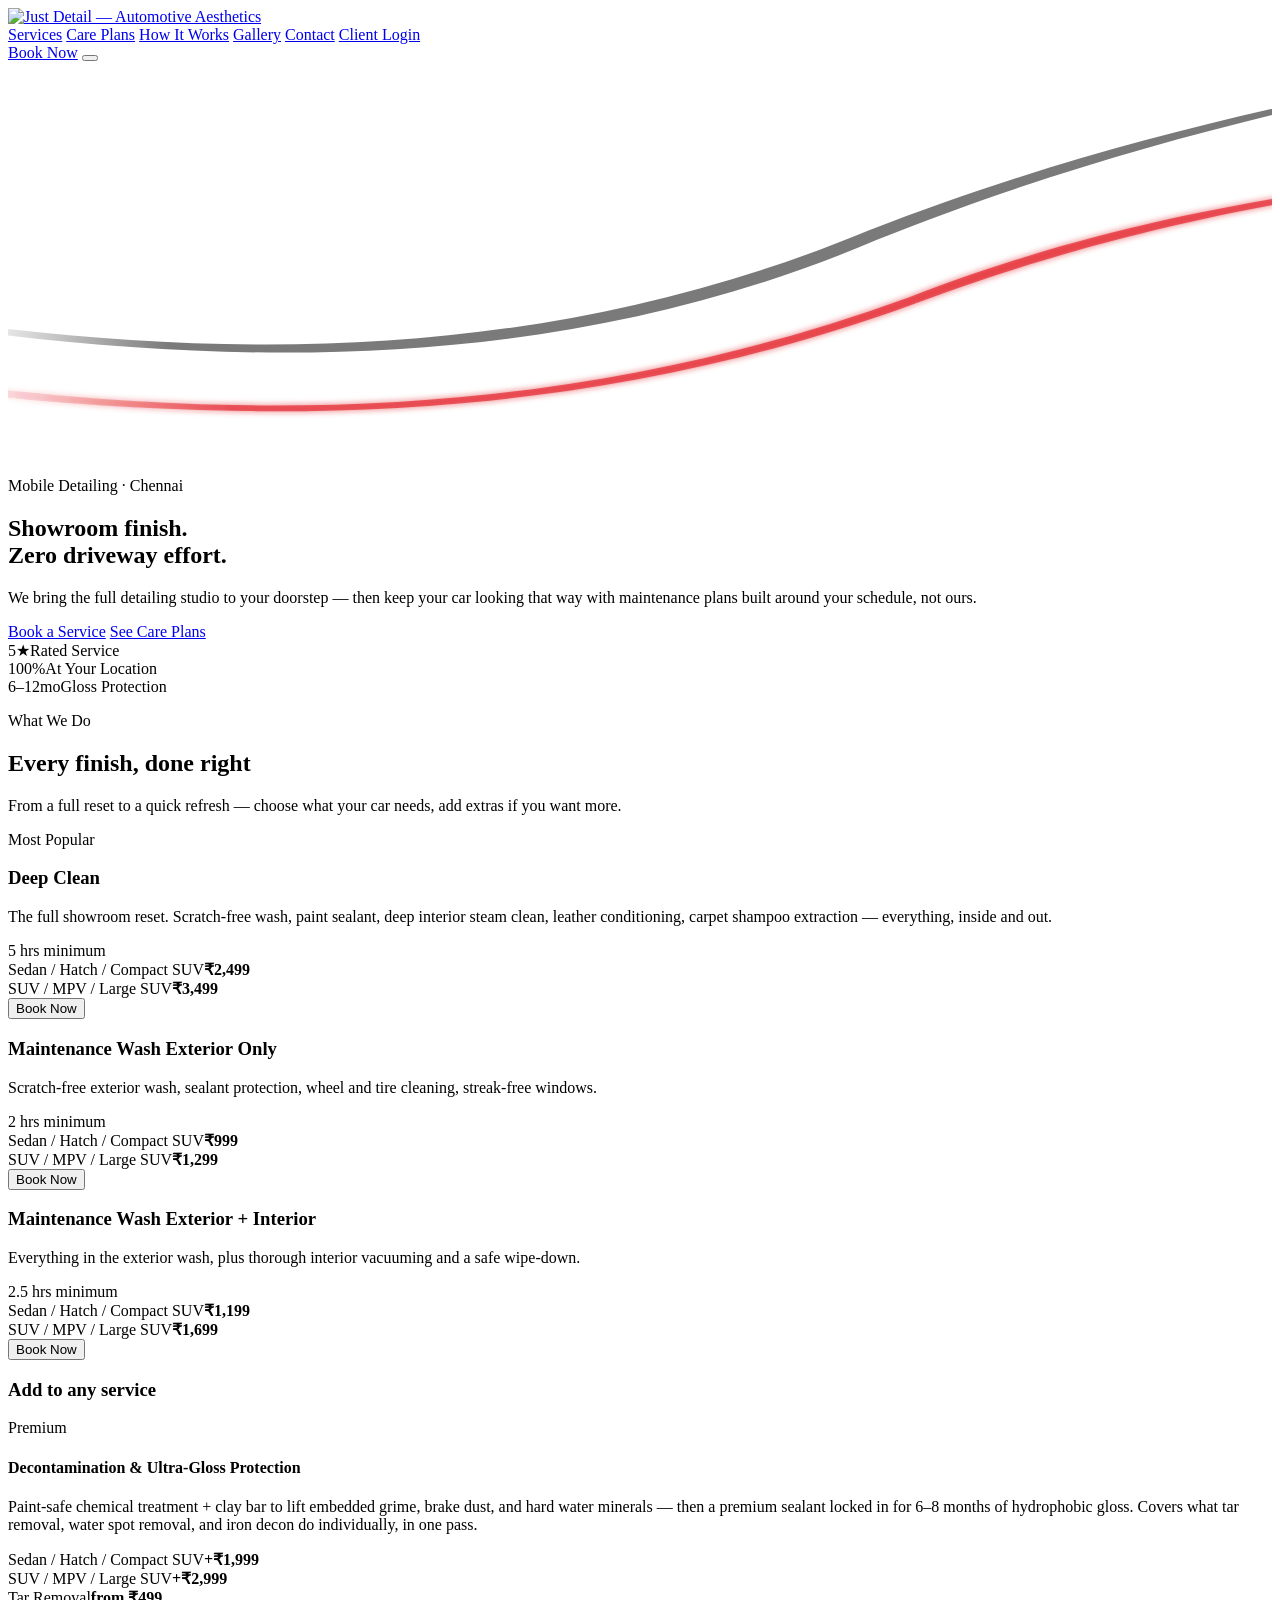
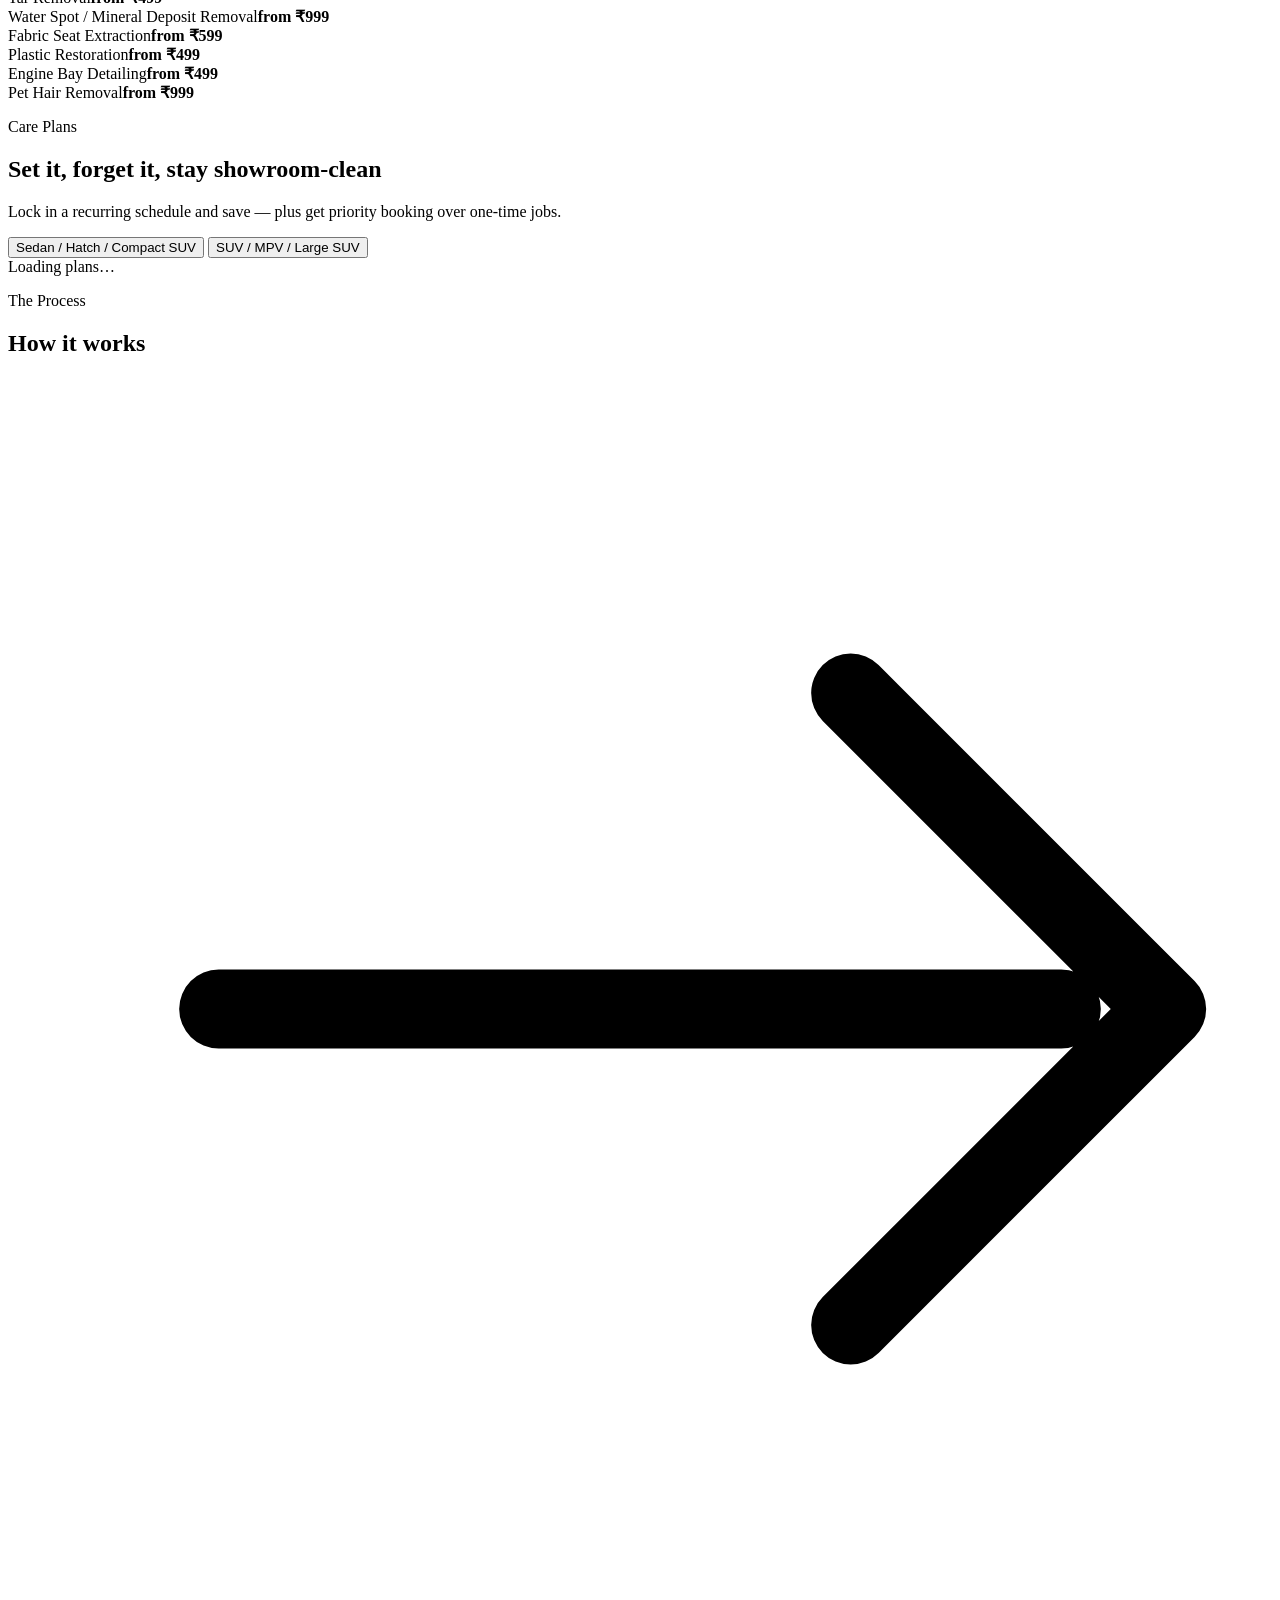
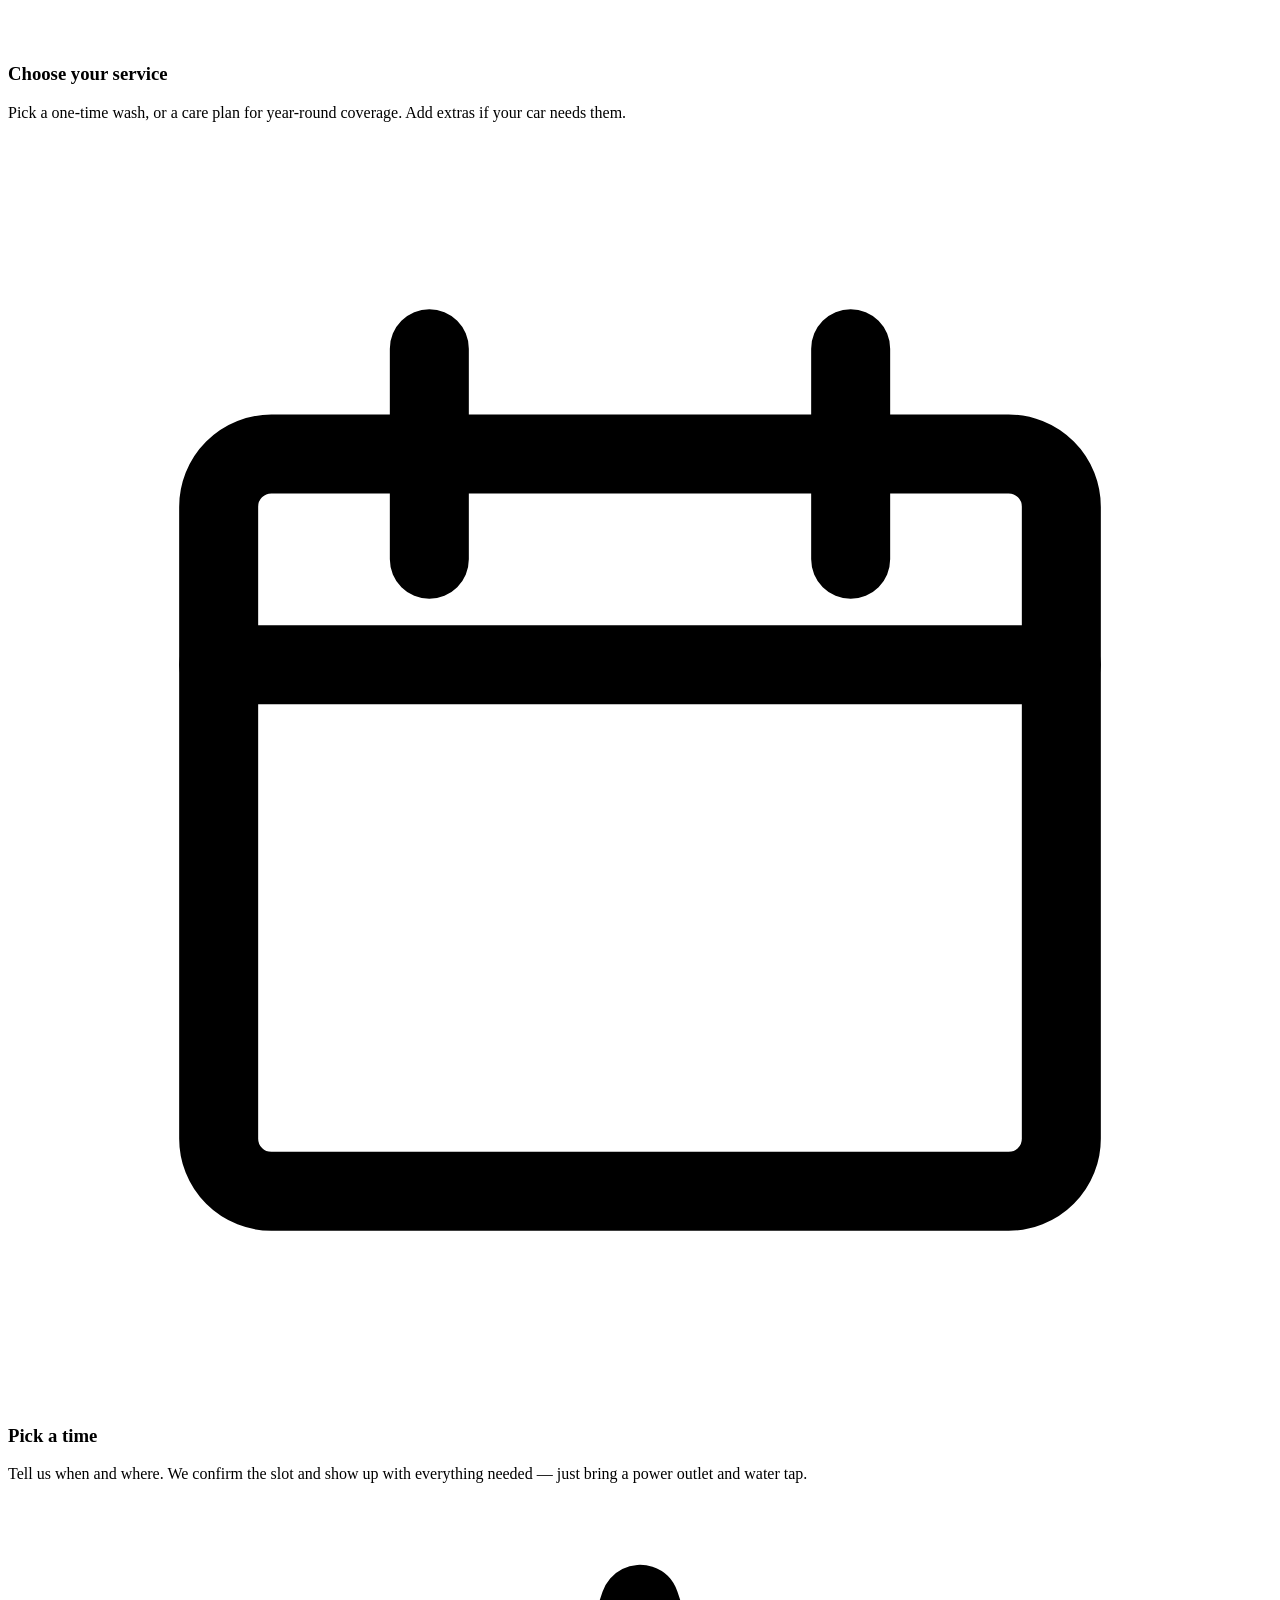
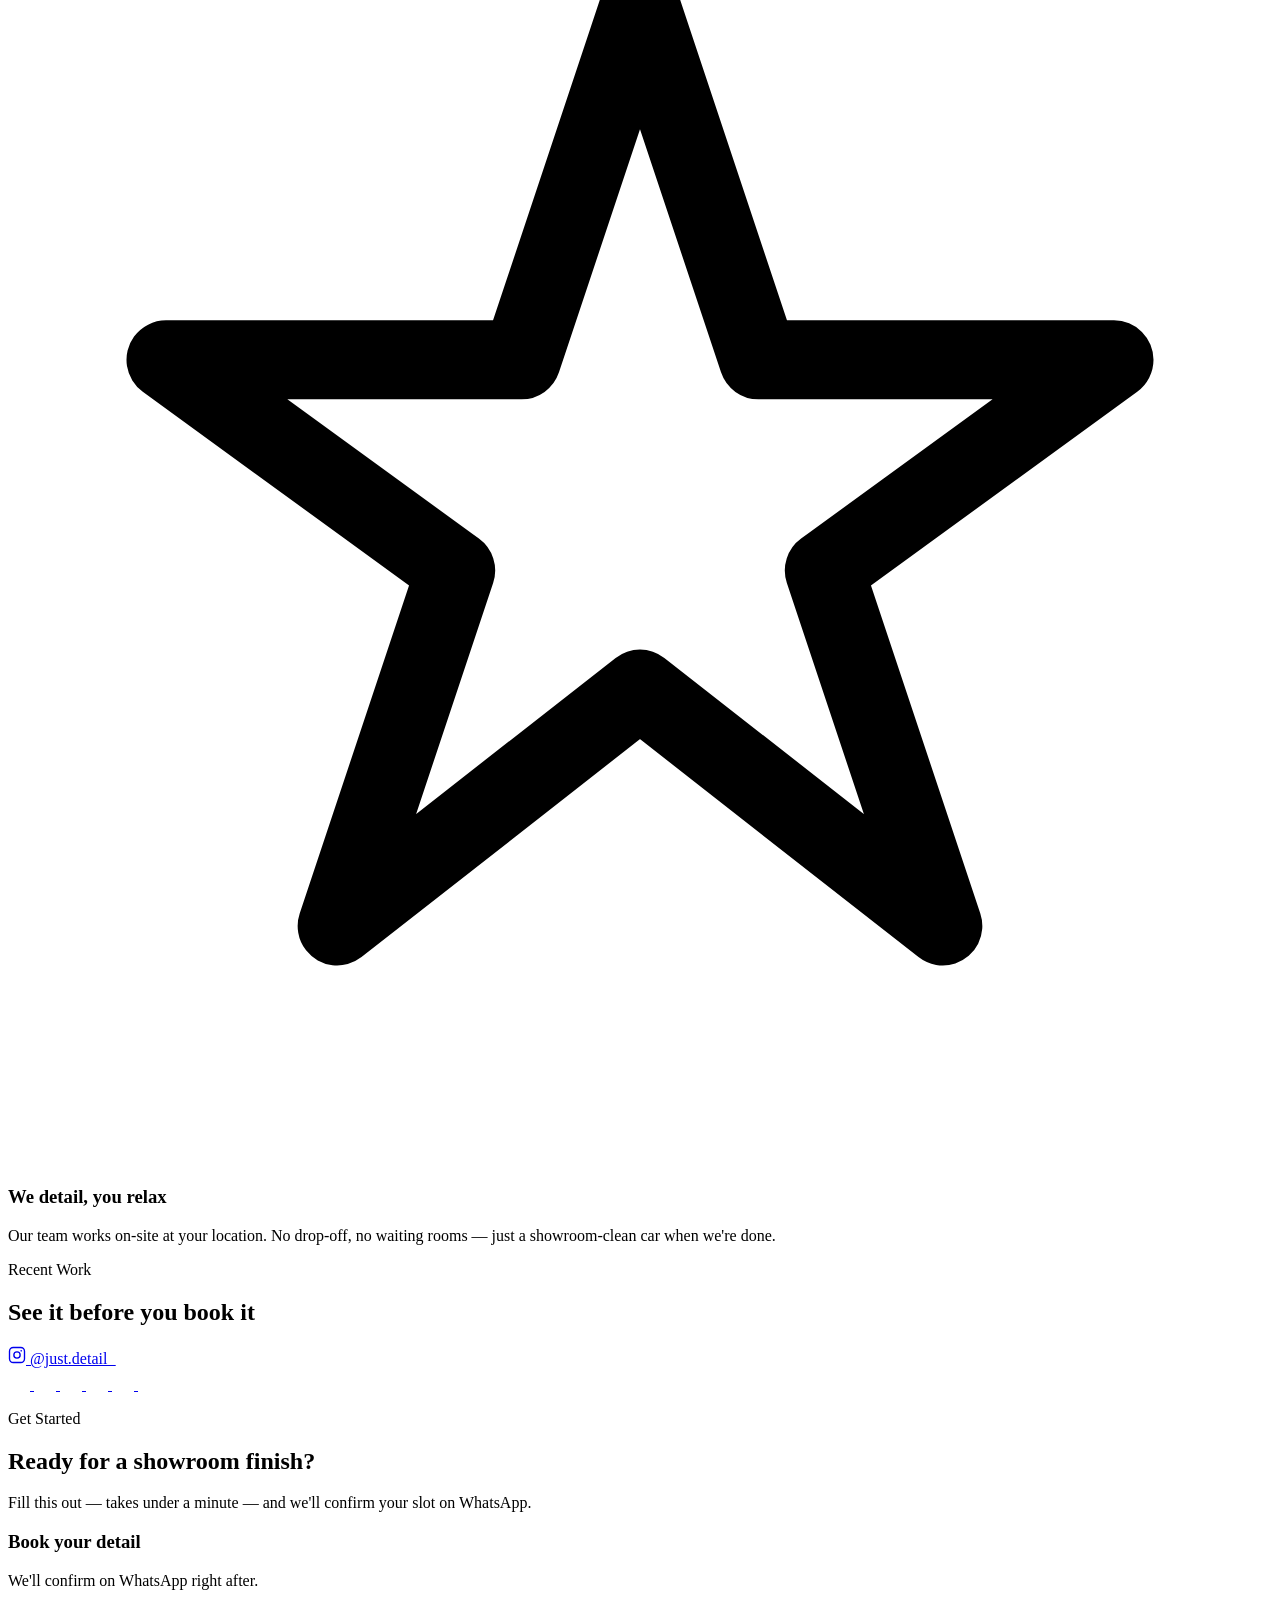
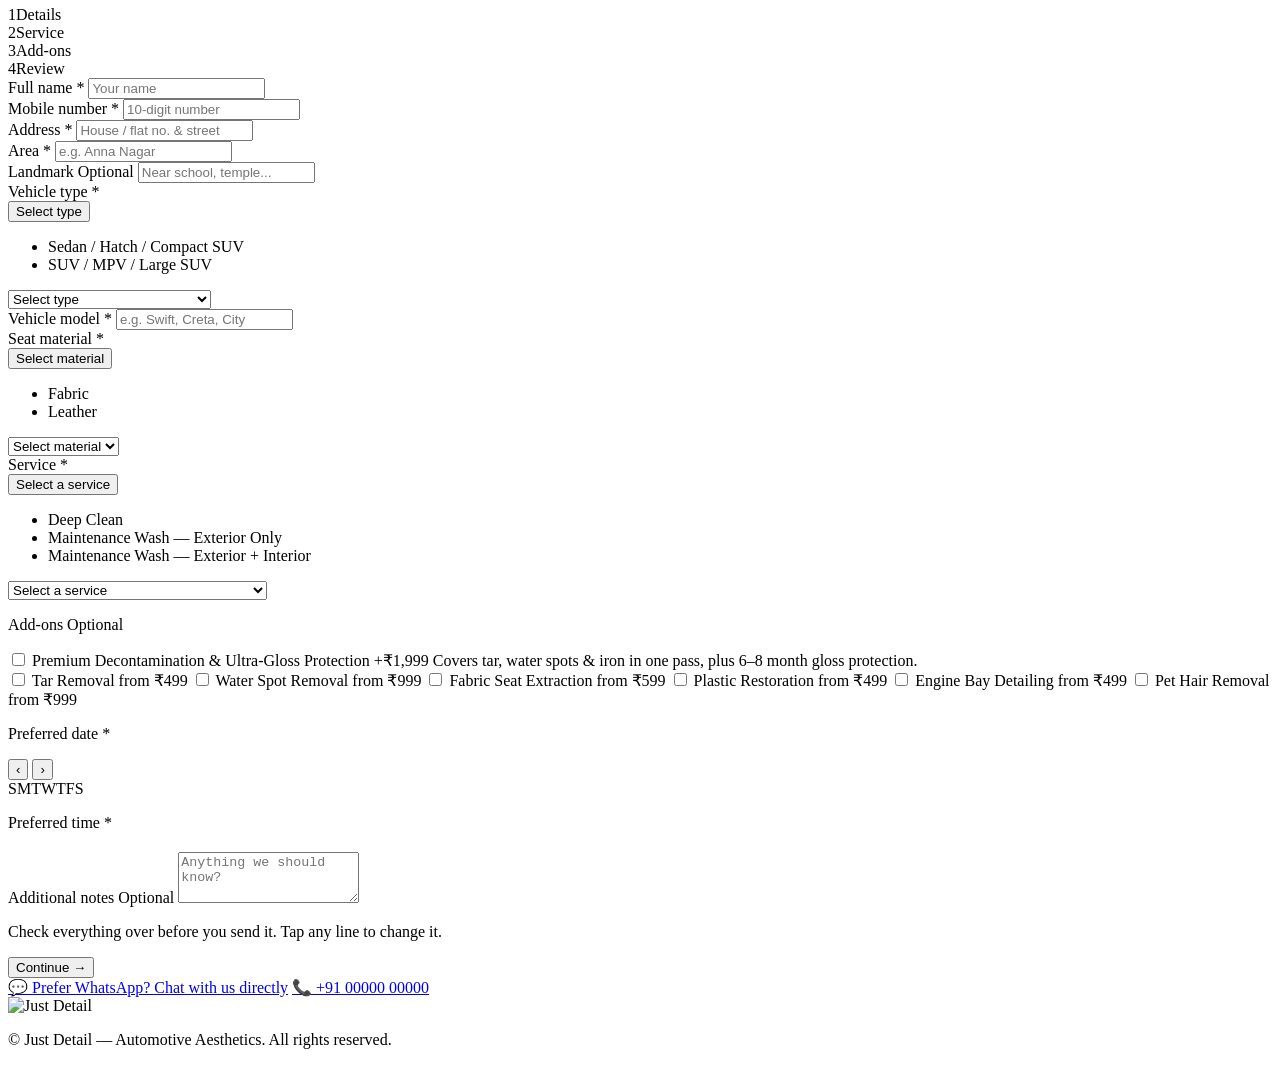
==== index.html @ 458df650 "Add files via upload" ====
<!DOCTYPE html>
<html lang="en">
<head>
<meta charset="UTF-8">
<meta name="viewport" content="width=device-width, initial-scale=1.0">
<title>Just Detail — Automotive Aesthetics | Mobile Car Detailing</title>
<meta name="description" content="Mobile car detailing that comes to you. Deep cleans, maintenance washes, and year-round care plans for your vehicle.">
<link rel="preconnect" href="https://fonts.googleapis.com">
<link rel="preconnect" href="https://fonts.gstatic.com" crossorigin>
<link href="https://fonts.googleapis.com/css2?family=Archivo:wght@500;600;700;800;900&family=Inter:wght@400;500;600;700&display=swap" rel="stylesheet">
<link rel="stylesheet" href="css/styles.css">
</head>
<body>

<!-- ============ HEADER ============ -->
<header class="site-header" id="header">
  <div class="container header-inner">
    <a href="#" class="brand">
      <img src="https://res.cloudinary.com/dmr5kchzw/image/upload/v1786601006/Add_red_elements_to_image_202608131118_1_rtqnyl.png" alt="Just Detail — Automotive Aesthetics" class="brand-logo">
    </a>
    <nav class="main-nav" id="mainNav">
      <a href="#services">Services</a>
      <a href="#plans">Care Plans</a>
      <a href="#how-it-works">How It Works</a>
      <a href="#gallery">Gallery</a>
      <a href="#contact">Contact</a>
      <a href="login.html" id="navAccountLink" class="nav-account-link">Client Login</a>
    </nav>
    <a href="#book" class="btn btn-primary btn-nav">Book Now</a>
    <button class="nav-toggle" id="navToggle" aria-label="Toggle menu" aria-expanded="false">
      <span></span><span></span><span></span>
    </button>
  </div>
</header>

<!-- ============ HERO ============ -->
<section class="hero">
  <div class="hero-swoosh" aria-hidden="true">
    <svg viewBox="0 0 1600 500" preserveAspectRatio="xMidYMid slice">
      <defs>
        <linearGradient id="glossBlack" x1="0%" y1="0%" x2="100%" y2="0%">
          <stop offset="0%" stop-color="#0d0d0d" stop-opacity="0"/>
          <stop offset="15%" stop-color="#0d0d0d" stop-opacity="0.55"/>
          <stop offset="100%" stop-color="#0d0d0d" stop-opacity="0.55"/>
        </linearGradient>
        <linearGradient id="glossRed" x1="0%" y1="0%" x2="100%" y2="0%">
          <stop offset="0%" stop-color="#e31e24" stop-opacity="0"/>
          <stop offset="20%" stop-color="#e31e24" stop-opacity="0.65"/>
          <stop offset="100%" stop-color="#e31e24" stop-opacity="0.65"/>
        </linearGradient>
        <filter id="softGlow" x="-50%" y="-50%" width="200%" height="200%">
          <feGaussianBlur stdDeviation="4" result="blur"/>
          <feMerge>
            <feMergeNode in="blur"/>
            <feMergeNode in="SourceGraphic"/>
          </feMerge>
        </filter>
      </defs>

      <!-- Tapered black stroke: thick at start, thin at tip, like a pen stroke -->
      <path class="swoosh-shape swoosh-shape-1" fill="url(#glossBlack)"
        d="M -50 340
           C 320 388, 720 388, 1100 225
           C 1300 145, 1480 95, 1650 55
           L 1650 48
           C 1470 88, 1290 135, 1090 213
           C 700 375, 310 378, -50 332 Z" />

      <!-- Tapered red stroke, offset lower, drawn slightly after -->
      <path class="swoosh-shape swoosh-shape-2" fill="url(#glossRed)" filter="url(#softGlow)"
        d="M -50 420
           C 370 465, 760 448, 1150 305
           C 1340 235, 1490 200, 1650 172
           L 1650 165
           C 1485 192, 1330 225, 1140 298
           C 750 440, 360 460, -50 410 Z" />
    </svg>
  </div>
  <div class="container hero-inner">
    <p class="eyebrow">Mobile Detailing · Chennai</p>
    <h1 class="hero-title">Showroom finish.<br><span class="text-accent">Zero driveway effort.</span></h1>
    <p class="hero-sub">We bring the full detailing studio to your doorstep — then keep your car looking that way with maintenance plans built around your schedule, not ours.</p>
    <div class="hero-actions">
      <a href="#book" class="btn btn-primary btn-lg">Book a Service</a>
      <a href="#plans" class="btn btn-ghost btn-lg">See Care Plans</a>
    </div>
    <div class="hero-stats">
      <div class="stat"><span class="stat-num">5★</span><span class="stat-label">Rated Service</span></div>
      <div class="stat"><span class="stat-num">100%</span><span class="stat-label">At Your Location</span></div>
      <div class="stat"><span class="stat-num">6–12mo</span><span class="stat-label">Gloss Protection</span></div>
    </div>
  </div>
</section>

<!-- ============ SERVICES ============ -->
<section class="services" id="services">
  <div class="container">
    <p class="eyebrow">What We Do</p>
    <h2 class="section-title">Every finish, done right</h2>
    <p class="section-sub">From a full reset to a quick refresh — choose what your car needs, add extras if you want more.</p>

    <div class="service-grid">
      <div class="service-card service-card-featured">
        <span class="service-tag">Most Popular</span>
        <div class="service-card-body">
          <h3>Deep Clean</h3>
          <p class="service-desc">The full showroom reset. Scratch-free wash, paint sealant, deep interior steam clean, leather conditioning, carpet shampoo extraction — everything, inside and out.</p>
          <span class="service-duration">5 hrs minimum</span>
        </div>
        <div class="service-price">
          <div class="price-row"><span>Sedan / Hatch / Compact SUV</span><strong>₹2,499</strong></div>
          <div class="price-row"><span>SUV / MPV / Large SUV</span><strong>₹3,499</strong></div>
        </div>
        <button class="btn btn-primary btn-block service-book-btn" data-service="Deep Clean">Book Now</button>
      </div>

      <div class="service-card">
        <div class="service-card-body">
          <h3>Maintenance Wash <span class="tag-sub">Exterior Only</span></h3>
          <p class="service-desc">Scratch-free exterior wash, sealant protection, wheel and tire cleaning, streak-free windows.</p>
          <span class="service-duration">2 hrs minimum</span>
        </div>
        <div class="service-price">
          <div class="price-row"><span>Sedan / Hatch / Compact SUV</span><strong>₹999</strong></div>
          <div class="price-row"><span>SUV / MPV / Large SUV</span><strong>₹1,299</strong></div>
        </div>
        <button class="btn btn-ghost btn-block service-book-btn" data-service="Maintenance Wash (Exterior Only)">Book Now</button>
      </div>

      <div class="service-card">
        <div class="service-card-body">
          <h3>Maintenance Wash <span class="tag-sub">Exterior + Interior</span></h3>
          <p class="service-desc">Everything in the exterior wash, plus thorough interior vacuuming and a safe wipe-down.</p>
          <span class="service-duration">2.5 hrs minimum</span>
        </div>
        <div class="service-price">
          <div class="price-row"><span>Sedan / Hatch / Compact SUV</span><strong>₹1,199</strong></div>
          <div class="price-row"><span>SUV / MPV / Large SUV</span><strong>₹1,699</strong></div>
        </div>
        <button class="btn btn-ghost btn-block service-book-btn" data-service="Maintenance Wash (Exterior + Interior)">Book Now</button>
      </div>
    </div>

    <!-- Add-ons -->
    <div class="addons-block">
      <h3 class="addons-heading">Add to any service</h3>
      <div class="addon-featured">
        <div class="addon-featured-info">
          <span class="addon-badge">Premium</span>
          <h4>Decontamination &amp; Ultra-Gloss Protection</h4>
          <p>Paint-safe chemical treatment + clay bar to lift embedded grime, brake dust, and hard water minerals — then a premium sealant locked in for 6–8 months of hydrophobic gloss. Covers what tar removal, water spot removal, and iron decon do individually, in one pass.</p>
        </div>
        <div class="addon-featured-price">
          <div class="price-row"><span>Sedan / Hatch / Compact SUV</span><strong>+₹1,999</strong></div>
          <div class="price-row"><span>SUV / MPV / Large SUV</span><strong>+₹2,999</strong></div>
        </div>
      </div>

      <div class="addon-list">
        <div class="addon-item"><span>Tar Removal</span><strong>from ₹499</strong></div>
        <div class="addon-item"><span>Water Spot / Mineral Deposit Removal</span><strong>from ₹999</strong></div>
        <div class="addon-item"><span>Fabric Seat Extraction</span><strong>from ₹599</strong></div>
        <div class="addon-item"><span>Plastic Restoration</span><strong>from ₹499</strong></div>
        <div class="addon-item"><span>Engine Bay Detailing</span><strong>from ₹499</strong></div>
        <div class="addon-item"><span>Pet Hair Removal</span><strong>from ₹999</strong></div>
      </div>
    </div>
  </div>
</section>

<!-- ============ CARE PLANS ============ -->
<section class="plans" id="plans">
  <div class="container">
    <p class="eyebrow text-accent-eyebrow">Care Plans</p>
    <h2 class="section-title section-title-light">Set it, forget it, stay showroom-clean</h2>
    <p class="section-sub section-sub-light">Lock in a recurring schedule and save — plus get priority booking over one-time jobs.</p>

    <div class="segment-toggle" role="tablist" aria-label="Vehicle segment">
      <button class="segment-btn active" data-segment="sedan_hatch" role="tab" aria-selected="true">Sedan / Hatch / Compact SUV</button>
      <button class="segment-btn" data-segment="suv" role="tab" aria-selected="false">SUV / MPV / Large SUV</button>
    </div>

    <div class="plans-grid" id="plansGrid">
      <!-- Populated by JS from Supabase -->
      <div class="plans-loading">Loading plans…</div>
    </div>
  </div>
</section>

<!-- ============ HOW IT WORKS ============ -->
<section class="how-it-works" id="how-it-works">
  <div class="container">
    <p class="eyebrow">The Process</p>
    <h2 class="section-title">How it works</h2>

    <div class="steps-grid">
      <div class="step">
        <div class="step-icon">
          <svg viewBox="0 0 48 48" fill="none"><path d="M8 24h32M32 12l12 12-12 12" stroke="currentColor" stroke-width="3" stroke-linecap="round" stroke-linejoin="round"/></svg>
        </div>
        <h3>Choose your service</h3>
        <p>Pick a one-time wash, or a care plan for year-round coverage. Add extras if your car needs them.</p>
      </div>
      <div class="step">
        <div class="step-icon">
          <svg viewBox="0 0 48 48" fill="none"><rect x="8" y="12" width="32" height="28" rx="2" stroke="currentColor" stroke-width="3"/><path d="M8 20h32M16 8v8M32 8v8" stroke="currentColor" stroke-width="3" stroke-linecap="round"/></svg>
        </div>
        <h3>Pick a time</h3>
        <p>Tell us when and where. We confirm the slot and show up with everything needed — just bring a power outlet and water tap.</p>
      </div>
      <div class="step">
        <div class="step-icon">
          <svg viewBox="0 0 48 48" fill="none"><path d="M24 4l4.5 13.5H42l-11 8 4.5 13.5L24 30l-11.5 9L17 25.5 6 17.5h13.5z" stroke="currentColor" stroke-width="3" stroke-linejoin="round"/></svg>
        </div>
        <h3>We detail, you relax</h3>
        <p>Our team works on-site at your location. No drop-off, no waiting rooms — just a showroom-clean car when we're done.</p>
      </div>
    </div>
  </div>
</section>

<!-- ============ GALLERY / INSTAGRAM ============ -->
<section class="gallery" id="gallery">
  <div class="container">
    <div class="gallery-header">
      <div>
        <p class="eyebrow">Recent Work</p>
        <h2 class="section-title">See it before you book it</h2>
      </div>
      <a href="https://www.instagram.com/just.detail_?igsh=b3ExcW9wbzVzdzlx" target="_blank" rel="noopener" class="gallery-follow">
        <svg viewBox="0 0 24 24" fill="none" width="18" height="18"><rect x="2" y="2" width="20" height="20" rx="5" stroke="currentColor" stroke-width="1.8"/><circle cx="12" cy="12" r="4.2" stroke="currentColor" stroke-width="1.8"/><circle cx="17.6" cy="6.4" r="1.1" fill="currentColor"/></svg>
        <span>@just.detail_</span>
      </a>
    </div>

    <div class="gallery-grid">
      <a href="https://www.instagram.com/just.detail_?igsh=b3ExcW9wbzVzdzlx" target="_blank" rel="noopener" class="gallery-tile" style="background-image: url('https://images.unsplash.com/photo-1605437241278-c1806d14a4d9?w=800&auto=format&fit=crop&q=70');">
        <span class="gallery-tile-overlay"><svg viewBox="0 0 24 24" fill="none" width="22" height="22"><path d="M7 17L17 7M17 7H9M17 7V15" stroke="white" stroke-width="2" stroke-linecap="round" stroke-linejoin="round"/></svg></span>
      </a>
      <a href="https://www.instagram.com/just.detail_?igsh=b3ExcW9wbzVzdzlx" target="_blank" rel="noopener" class="gallery-tile" style="background-image: url('https://images.unsplash.com/photo-1632823469850-2f77dd9c7f93?w=800&auto=format&fit=crop&q=70');">
        <span class="gallery-tile-overlay"><svg viewBox="0 0 24 24" fill="none" width="22" height="22"><path d="M7 17L17 7M17 7H9M17 7V15" stroke="white" stroke-width="2" stroke-linecap="round" stroke-linejoin="round"/></svg></span>
      </a>
      <a href="https://www.instagram.com/just.detail_?igsh=b3ExcW9wbzVzdzlx" target="_blank" rel="noopener" class="gallery-tile" style="background-image: url('https://images.unsplash.com/photo-1485291571150-772bcfc10da5?w=800&auto=format&fit=crop&q=70');">
        <span class="gallery-tile-overlay"><svg viewBox="0 0 24 24" fill="none" width="22" height="22"><path d="M7 17L17 7M17 7H9M17 7V15" stroke="white" stroke-width="2" stroke-linecap="round" stroke-linejoin="round"/></svg></span>
      </a>
      <a href="https://www.instagram.com/just.detail_?igsh=b3ExcW9wbzVzdzlx" target="_blank" rel="noopener" class="gallery-tile" style="background-image: url('https://images.unsplash.com/photo-1567808291548-fc3ee04dbcf0?w=800&auto=format&fit=crop&q=70');">
        <span class="gallery-tile-overlay"><svg viewBox="0 0 24 24" fill="none" width="22" height="22"><path d="M7 17L17 7M17 7H9M17 7V15" stroke="white" stroke-width="2" stroke-linecap="round" stroke-linejoin="round"/></svg></span>
      </a>
      <a href="https://www.instagram.com/just.detail_?igsh=b3ExcW9wbzVzdzlx" target="_blank" rel="noopener" class="gallery-tile" style="background-image: url('https://images.unsplash.com/photo-1694678505383-676d78ea3b96?w=800&auto=format&fit=crop&q=70');">
        <span class="gallery-tile-overlay"><svg viewBox="0 0 24 24" fill="none" width="22" height="22"><path d="M7 17L17 7M17 7H9M17 7V15" stroke="white" stroke-width="2" stroke-linecap="round" stroke-linejoin="round"/></svg></span>
      </a>
      <a href="https://www.instagram.com/just.detail_?igsh=b3ExcW9wbzVzdzlx" target="_blank" rel="noopener" class="gallery-tile" style="background-image: url('https://images.unsplash.com/photo-1520340356584-f9917d1eea6f?w=800&auto=format&fit=crop&q=70');">
        <span class="gallery-tile-overlay"><svg viewBox="0 0 24 24" fill="none" width="22" height="22"><path d="M7 17L17 7M17 7H9M17 7V15" stroke="white" stroke-width="2" stroke-linecap="round" stroke-linejoin="round"/></svg></span>
      </a>
    </div>
  </div>
</section>

<!-- ============ CONTACT / BOOK ============ -->
<section class="contact" id="book">
  <div class="container">
    <div class="book-intro">
      <p class="eyebrow">Get Started</p>
      <h2 class="section-title">Ready for a showroom finish?</h2>
      <p class="section-sub">Fill this out — takes under a minute — and we'll confirm your slot on WhatsApp.</p>
    </div>

    <div class="book-card">
      <div class="book-header">
        <h3 id="bookTitle">Book your detail</h3>
        <p>We'll confirm on WhatsApp right after.</p>
      </div>

      <div class="book-progress">
        <div class="progress-step active" data-step="1"><span class="progress-num">1</span><span class="progress-label">Details</span></div>
        <div class="progress-line"></div>
        <div class="progress-step" data-step="2"><span class="progress-num">2</span><span class="progress-label">Service</span></div>
        <div class="progress-line"></div>
        <div class="progress-step" data-step="3"><span class="progress-num">3</span><span class="progress-label">Add-ons</span></div>
        <div class="progress-line"></div>
        <div class="progress-step" data-step="4"><span class="progress-num">4</span><span class="progress-label">Review</span></div>
      </div>

      <form id="modalBookingForm" class="book-body" novalidate>

        <!-- STEP 1: DETAILS -->
        <div class="modal-step active" data-step="1">
          <div class="form-row">
            <label for="mFullName">Full name <span class="req">*</span></label>
            <input type="text" id="mFullName" required placeholder="Your name">
          </div>
          <div class="form-row">
            <label for="mPhone">Mobile number <span class="req">*</span></label>
            <input type="tel" id="mPhone" required placeholder="10-digit number" pattern="[0-9]{10}" maxlength="10" inputmode="numeric">
          </div>
          <div class="form-row">
            <label for="mAddress">Address <span class="req">*</span></label>
            <input type="text" id="mAddress" required placeholder="House / flat no. & street">
          </div>
          <div class="form-row">
            <label for="mArea">Area <span class="req">*</span></label>
            <input type="text" id="mArea" required placeholder="e.g. Anna Nagar">
          </div>
          <div class="form-row">
            <label for="mLandmark">Landmark <span class="opt">Optional</span></label>
            <input type="text" id="mLandmark" placeholder="Near school, temple...">
          </div>
        </div>

        <!-- STEP 2: SERVICE -->
        <div class="modal-step" data-step="2">
          <div class="form-row">
            <label for="mVehicleType">Vehicle type <span class="req">*</span></label>
            <div class="custom-select" id="mVehicleTypeCustom" data-target="mVehicleType">
              <button type="button" class="custom-select-trigger" aria-haspopup="listbox" aria-expanded="false">
                <span class="custom-select-value is-placeholder" data-placeholder="Select type">Select type</span>
              </button>
              <ul class="custom-select-list" role="listbox" tabindex="-1">
                <li role="option" data-value="Sedan / Hatch / Compact SUV">Sedan / Hatch / Compact SUV</li>
                <li role="option" data-value="SUV / MPV / Large SUV">SUV / MPV / Large SUV</li>
              </ul>
            </div>
            <select id="mVehicleType" required class="visually-hidden-select" tabindex="-1" aria-hidden="true">
              <option value="" disabled selected>Select type</option>
              <option value="Sedan / Hatch / Compact SUV">Sedan / Hatch / Compact SUV</option>
              <option value="SUV / MPV / Large SUV">SUV / MPV / Large SUV</option>
            </select>
          </div>
          <div class="form-row">
            <label for="mVehicleModel">Vehicle model <span class="req">*</span></label>
            <input type="text" id="mVehicleModel" required placeholder="e.g. Swift, Creta, City">
          </div>
          <div class="form-row">
            <label for="mSeatMaterial">Seat material <span class="req">*</span></label>
            <div class="custom-select" id="mSeatMaterialCustom" data-target="mSeatMaterial">
              <button type="button" class="custom-select-trigger" aria-haspopup="listbox" aria-expanded="false">
                <span class="custom-select-value is-placeholder" data-placeholder="Select material">Select material</span>
              </button>
              <ul class="custom-select-list" role="listbox" tabindex="-1">
                <li role="option" data-value="Fabric">Fabric</li>
                <li role="option" data-value="Leather">Leather</li>
              </ul>
            </div>
            <select id="mSeatMaterial" required class="visually-hidden-select" tabindex="-1" aria-hidden="true">
              <option value="" disabled selected>Select material</option>
              <option value="Fabric">Fabric</option>
              <option value="Leather">Leather</option>
            </select>
          </div>
          <div class="form-row">
            <label for="mService">Service <span class="req">*</span></label>
            <div class="custom-select" id="mServiceCustom" data-target="mService">
              <button type="button" class="custom-select-trigger" aria-haspopup="listbox" aria-expanded="false">
                <span class="custom-select-value is-placeholder" data-placeholder="Select a service">Select a service</span>
              </button>
              <ul class="custom-select-list" role="listbox" tabindex="-1">
                <li role="option" data-value="Deep Clean">Deep Clean</li>
                <li role="option" data-value="Maintenance Wash (Exterior Only)">Maintenance Wash — Exterior Only</li>
                <li role="option" data-value="Maintenance Wash (Exterior + Interior)">Maintenance Wash — Exterior + Interior</li>
              </ul>
            </div>
            <select id="mService" required class="visually-hidden-select" tabindex="-1" aria-hidden="true">
              <option value="" disabled selected>Select a service</option>
              <option value="Deep Clean">Deep Clean</option>
              <option value="Maintenance Wash (Exterior Only)">Maintenance Wash — Exterior Only</option>
              <option value="Maintenance Wash (Exterior + Interior)">Maintenance Wash — Exterior + Interior</option>
            </select>
          </div>
        </div>

        <!-- STEP 3: ADD-ONS + SCHEDULE -->
        <div class="modal-step" data-step="3">
          <p class="modal-section-label">Add-ons <span class="opt">Optional</span></p>

          <label class="addon-check addon-check-premium">
            <input type="checkbox" name="addon" value="Decontamination & Ultra-Gloss Protection" data-price-sedan="1999" data-price-suv="2999">
            <span class="addon-check-box"></span>
            <span class="addon-check-body">
              <span class="addon-badge">Premium</span>
              <span class="addon-check-title-row">
                <span class="addon-check-title">Decontamination &amp; Ultra-Gloss Protection</span>
                <span class="addon-check-price" id="deconPrice">+₹1,999</span>
              </span>
              <span class="addon-check-desc">Covers tar, water spots &amp; iron in one pass, plus 6–8 month gloss protection.</span>
            </span>
          </label>

          <div class="addon-check-grid">
            <label class="addon-check">
              <input type="checkbox" name="addon" value="Tar Removal" data-price="499">
              <span class="addon-check-box"></span>
              <span class="addon-check-body">
                <span class="addon-check-title-row">
                  <span class="addon-check-title">Tar Removal</span>
                  <span class="addon-check-price">from ₹499</span>
                </span>
              </span>
            </label>
            <label class="addon-check">
              <input type="checkbox" name="addon" value="Water Spot / Mineral Deposit Removal" data-price="999">
              <span class="addon-check-box"></span>
              <span class="addon-check-body">
                <span class="addon-check-title-row">
                  <span class="addon-check-title">Water Spot Removal</span>
                  <span class="addon-check-price">from ₹999</span>
                </span>
              </span>
            </label>
            <label class="addon-check">
              <input type="checkbox" name="addon" value="Fabric Seat Extraction" data-price="599">
              <span class="addon-check-box"></span>
              <span class="addon-check-body">
                <span class="addon-check-title-row">
                  <span class="addon-check-title">Fabric Seat Extraction</span>
                  <span class="addon-check-price">from ₹599</span>
                </span>
              </span>
            </label>
            <label class="addon-check">
              <input type="checkbox" name="addon" value="Plastic Restoration" data-price="499">
              <span class="addon-check-box"></span>
              <span class="addon-check-body">
                <span class="addon-check-title-row">
                  <span class="addon-check-title">Plastic Restoration</span>
                  <span class="addon-check-price">from ₹499</span>
                </span>
              </span>
            </label>
            <label class="addon-check">
              <input type="checkbox" name="addon" value="Engine Bay Detailing" data-price="499">
              <span class="addon-check-box"></span>
              <span class="addon-check-body">
                <span class="addon-check-title-row">
                  <span class="addon-check-title">Engine Bay Detailing</span>
                  <span class="addon-check-price">from ₹499</span>
                </span>
              </span>
            </label>
            <label class="addon-check">
              <input type="checkbox" name="addon" value="Pet Hair Removal" data-price="999">
              <span class="addon-check-box"></span>
              <span class="addon-check-body">
                <span class="addon-check-title-row">
                  <span class="addon-check-title">Pet Hair Removal</span>
                  <span class="addon-check-price">from ₹999</span>
                </span>
              </span>
            </label>
          </div>

          <p class="modal-section-label modal-section-label-spaced">Preferred date <span class="req">*</span></p>
          <div class="date-picker" id="datePicker">
            <div class="date-picker-header">
              <button type="button" class="date-nav" id="datePrev" aria-label="Previous month">‹</button>
              <span id="dateMonthLabel"></span>
              <button type="button" class="date-nav" id="dateNext" aria-label="Next month">›</button>
            </div>
            <div class="date-grid-labels">
              <span>S</span><span>M</span><span>T</span><span>W</span><span>T</span><span>F</span><span>S</span>
            </div>
            <div class="date-grid" id="dateGrid"></div>
          </div>
          <input type="hidden" id="mDate" required>

          <p class="modal-section-label modal-section-label-spaced">Preferred time <span class="req">*</span></p>
          <div class="time-slot-grid" id="timeSlotGrid">
            <!-- populated by JS -->
          </div>
          <input type="hidden" id="mTime" required>

          <div class="form-row" style="margin-top:20px;">
            <label for="mNotes">Additional notes <span class="opt">Optional</span></label>
            <textarea id="mNotes" rows="3" placeholder="Anything we should know?"></textarea>
          </div>
        </div>

        <!-- STEP 4: REVIEW -->
        <div class="modal-step" data-step="4">
          <p class="review-intro">Check everything over before you send it. Tap any line to change it.</p>
          <div class="review-list" id="reviewList">
            <!-- populated by JS -->
          </div>
        </div>

      </form>

      <div class="book-footer">
        <button type="button" class="btn btn-ghost" id="modalBack" style="display:none;">← Back</button>
        <button type="button" class="btn btn-primary" id="modalNext">Continue →</button>
        <button type="button" class="btn btn-primary" id="modalConfirm" style="display:none;">✓ Confirm Booking</button>
      </div>
    </div>

    <div class="book-alt-contact">
      <a href="#" id="contactWhatsapp" class="contact-link">💬 Prefer WhatsApp? Chat with us directly</a>
      <a href="tel:+910000000000" class="contact-link">📞 +91 00000 00000</a>
    </div>
  </div>
</section>

<!-- ============ FOOTER ============ -->
<footer class="site-footer">
  <div class="container footer-inner">
    <img src="https://res.cloudinary.com/dmr5kchzw/image/upload/v1786601006/Add_red_elements_to_image_202608131118_1_rtqnyl.png" alt="Just Detail" class="footer-logo">
    <p>&copy; <span id="year"></span> Just Detail — Automotive Aesthetics. All rights reserved.</p>
  </div>
</footer>

<script src="https://cdn.jsdelivr.net/npm/@supabase/supabase-js@2" ></script>
<script src="js/config.js"></script>
<script src="js/plans.js"></script>
<script src="js/booking.js"></script>
<script src="js/main.js"></script>
</body>
</html>
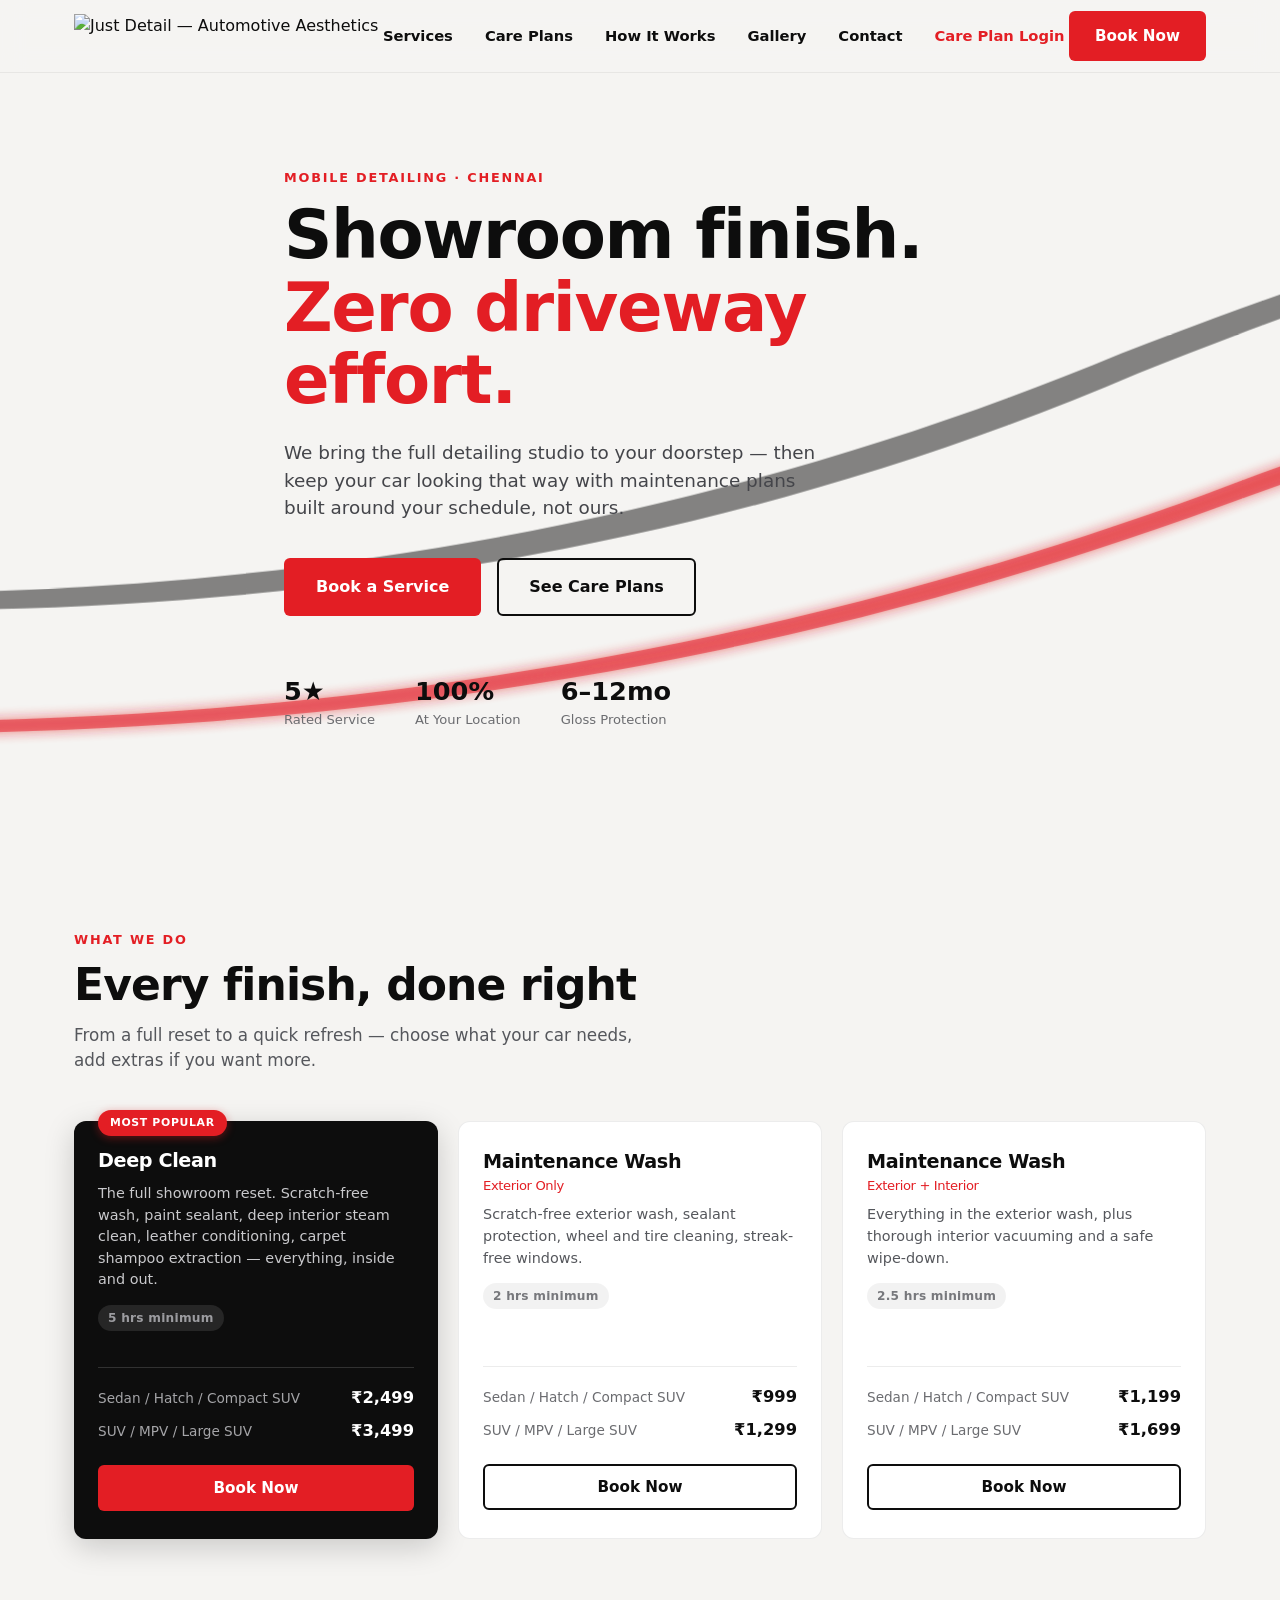
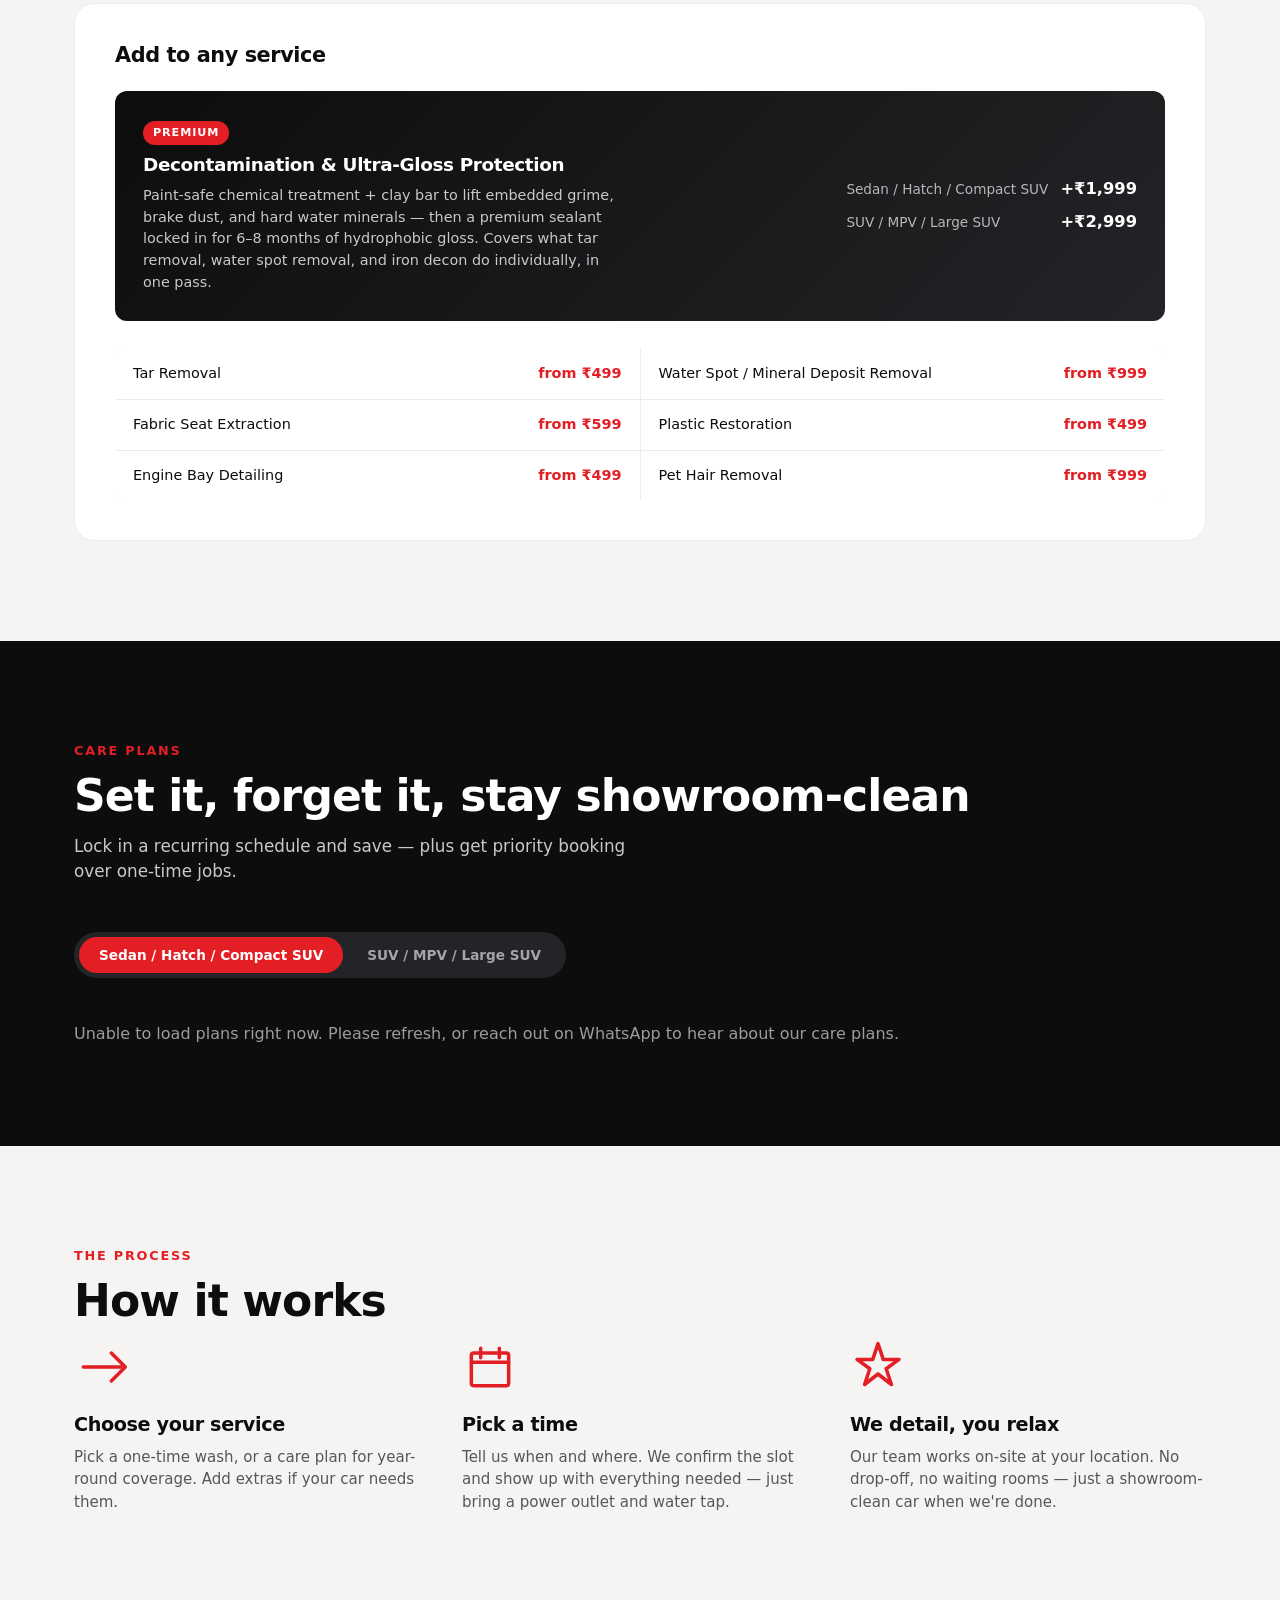
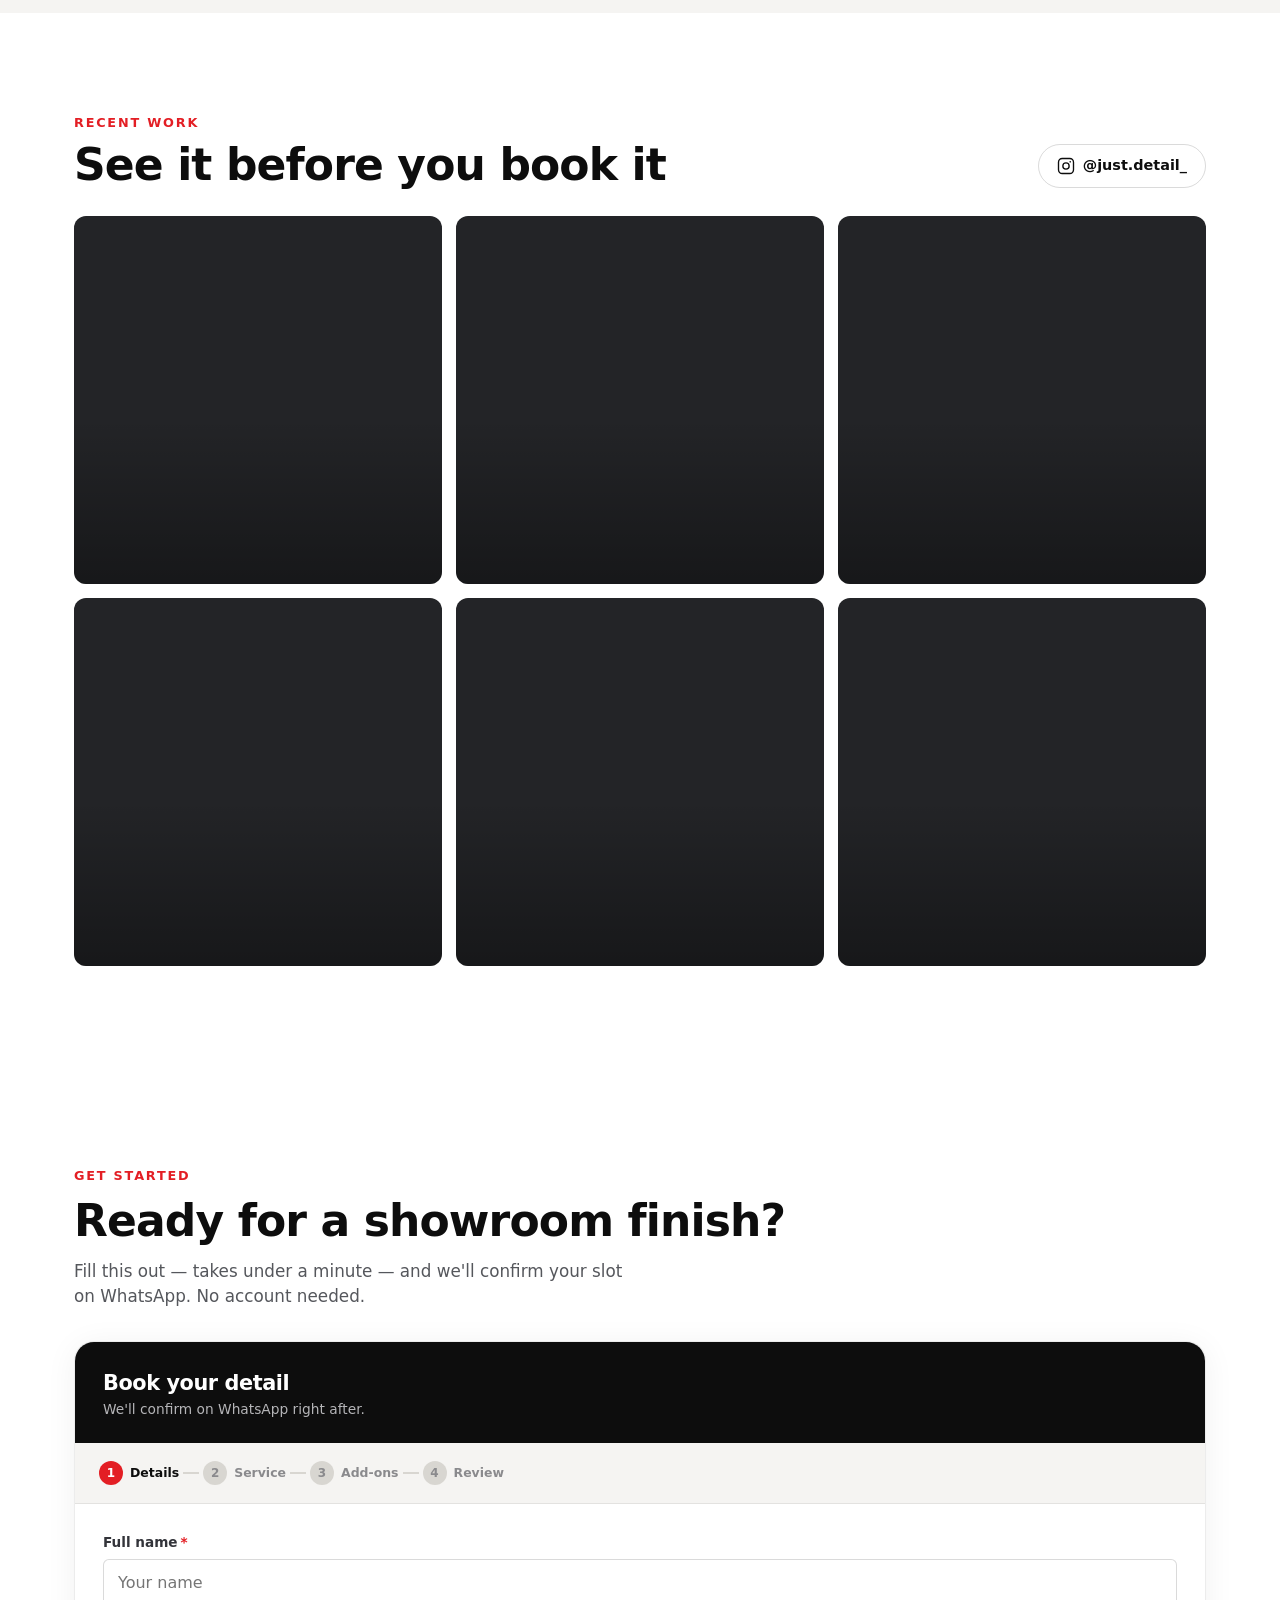
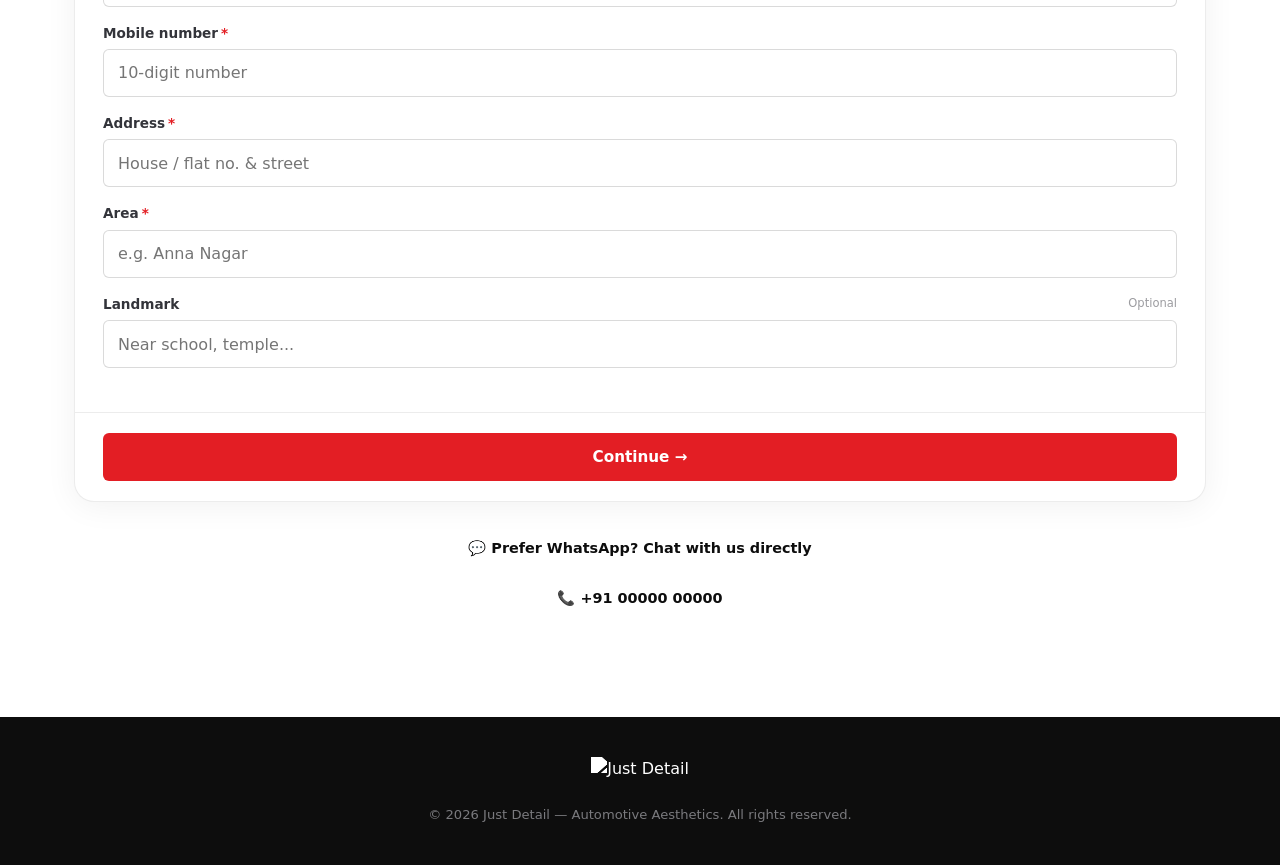
==== commit 101a0126: "Update index.html" ====
--- a/index.html
+++ b/index.html
@@ -24,7 +24,7 @@
       <a href="#how-it-works">How It Works</a>
       <a href="#gallery">Gallery</a>
       <a href="#contact">Contact</a>
-      <a href="login.html" id="navAccountLink" class="nav-account-link">Client Login</a>
+      <a href="login.html" id="navAccountLink" class="nav-account-link">Care Plan Login</a>
     </nav>
     <a href="#book" class="btn btn-primary btn-nav">Book Now</a>
     <button class="nav-toggle" id="navToggle" aria-label="Toggle menu" aria-expanded="false">
@@ -262,7 +262,7 @@
     <div class="book-intro">
       <p class="eyebrow">Get Started</p>
       <h2 class="section-title">Ready for a showroom finish?</h2>
-      <p class="section-sub">Fill this out — takes under a minute — and we'll confirm your slot on WhatsApp.</p>
+      <p class="section-sub">Fill this out — takes under a minute — and we'll confirm your slot on WhatsApp. No account needed.</p>
     </div>
 
     <div class="book-card">
@@ -512,4 +512,4 @@
 <script src="js/booking.js"></script>
 <script src="js/main.js"></script>
 </body>
-</html>+</html>
--- a/css/styles.css
+++ b/css/styles.css
@@ -0,0 +1,1313 @@
+/* =========================================================
+   JUST DETAIL — Design Tokens
+   ========================================================= */
+:root {
+  --black: #0d0d0d;
+  --black-soft: #17181a;
+  --charcoal: #232427;
+  --ivory: #f5f4f2;
+  --ivory-dim: #e8e6e1;
+  --red: #e31e24;
+  --red-dark: #b8151a;
+  --red-glow: rgba(227, 30, 36, 0.35);
+  --white: #ffffff;
+
+  --font-display: 'Archivo', system-ui, sans-serif;
+  --font-body: 'Inter', system-ui, sans-serif;
+
+  --radius-sm: 6px;
+  --radius-md: 12px;
+  --radius-lg: 20px;
+
+  --shadow-card: 0 4px 24px rgba(0,0,0,0.06);
+  --shadow-lift: 0 12px 40px rgba(0,0,0,0.12);
+
+  --ease: cubic-bezier(0.22, 1, 0.36, 1);
+}
+
+* { box-sizing: border-box; margin: 0; padding: 0; }
+
+html { scroll-behavior: smooth; }
+
+@media (prefers-reduced-motion: reduce) {
+  html { scroll-behavior: auto; }
+  *, *::before, *::after { animation-duration: 0.01ms !important; animation-iteration-count: 1 !important; transition-duration: 0.01ms !important; }
+}
+
+body {
+  font-family: var(--font-body);
+  color: var(--black);
+  background: var(--ivory);
+  line-height: 1.5;
+  -webkit-font-smoothing: antialiased;
+}
+
+img { max-width: 100%; display: block; }
+
+.container {
+  max-width: 1180px;
+  margin: 0 auto;
+  padding: 0 24px;
+}
+
+a { color: inherit; text-decoration: none; }
+
+h1, h2, h3, h4 {
+  font-family: var(--font-display);
+  font-weight: 800;
+  letter-spacing: -0.02em;
+  line-height: 1.08;
+}
+
+.text-accent { color: var(--red); }
+
+.eyebrow {
+  font-family: var(--font-body);
+  font-weight: 700;
+  font-size: 0.8rem;
+  letter-spacing: 0.14em;
+  text-transform: uppercase;
+  color: var(--red);
+  margin-bottom: 12px;
+}
+
+.text-accent-eyebrow { color: var(--red); }
+
+.section-title {
+  font-size: clamp(2rem, 4vw, 2.75rem);
+  margin-bottom: 14px;
+}
+
+.section-title-light { color: var(--white); }
+
+.section-sub {
+  font-size: 1.05rem;
+  color: #55575c;
+  max-width: 560px;
+  margin-bottom: 48px;
+}
+
+.section-sub-light { color: #c9c9cc; }
+
+/* =========================================================
+   Buttons
+   ========================================================= */
+.btn {
+  display: inline-flex;
+  align-items: center;
+  justify-content: center;
+  gap: 8px;
+  font-family: var(--font-body);
+  font-weight: 600;
+  font-size: 0.95rem;
+  padding: 12px 24px;
+  border-radius: var(--radius-sm);
+  border: 2px solid transparent;
+  cursor: pointer;
+  transition: transform 0.3s var(--ease), box-shadow 0.3s var(--ease), background 0.3s var(--ease), border-color 0.3s var(--ease), color 0.3s var(--ease);
+  white-space: nowrap;
+}
+.btn:focus-visible {
+  outline: 3px solid var(--red);
+  outline-offset: 2px;
+}
+.btn-primary {
+  background: var(--red);
+  color: var(--white);
+}
+.btn-primary:hover {
+  background: var(--red-dark);
+  transform: translateY(-2px);
+  box-shadow: 0 8px 24px var(--red-glow);
+}
+.btn-ghost {
+  background: transparent;
+  color: var(--black);
+  border-color: var(--black);
+}
+.btn-ghost:hover {
+  background: var(--black);
+  color: var(--white);
+  transform: translateY(-2px);
+}
+.btn-lg { padding: 15px 30px; font-size: 1rem; }
+.btn-block { width: 100%; }
+.btn-nav { display: none; }
+
+/* =========================================================
+   Header
+   ========================================================= */
+.site-header {
+  position: fixed;
+  top: 0; left: 0; right: 0;
+  z-index: 100;
+  background: rgba(245, 244, 242, 0.85);
+  backdrop-filter: blur(12px);
+  border-bottom: 1px solid rgba(13,13,13,0.06);
+}
+.header-inner {
+  display: flex;
+  align-items: center;
+  justify-content: space-between;
+  height: 72px;
+}
+.brand-logo { height: 44px; width: auto; }
+.main-nav {
+  display: none;
+  gap: 32px;
+  font-weight: 600;
+  font-size: 0.92rem;
+}
+.main-nav a { position: relative; padding: 4px 0; }
+.main-nav a::after {
+  content: '';
+  position: absolute;
+  bottom: -2px; left: 0;
+  width: 0; height: 2px;
+  background: var(--red);
+  transition: width 0.25s var(--ease);
+}
+.main-nav a:hover::after { width: 100%; }
+
+.nav-account-link {
+  color: var(--red) !important;
+  font-weight: 700;
+}
+.nav-account-link::after { background: var(--red); }
+
+.nav-toggle {
+  background: none; border: none; cursor: pointer;
+  width: 36px; height: 28px;
+  display: flex; flex-direction: column; justify-content: space-between;
+  padding: 4px 0;
+}
+.nav-toggle span {
+  display: block; height: 2px; width: 100%;
+  background: var(--black); border-radius: 2px;
+  transition: transform 0.25s var(--ease), opacity 0.25s var(--ease);
+}
+.nav-toggle[aria-expanded="true"] span:nth-child(1) { transform: translateY(9px) rotate(45deg); }
+.nav-toggle[aria-expanded="true"] span:nth-child(2) { opacity: 0; }
+.nav-toggle[aria-expanded="true"] span:nth-child(3) { transform: translateY(-9px) rotate(-45deg); }
+
+@media (min-width: 860px) {
+  .main-nav { display: flex; align-items: center; }
+  .btn-nav { display: inline-flex; }
+  .nav-toggle { display: none; }
+}
+
+.main-nav.open {
+  display: flex;
+  position: absolute;
+  top: 72px; left: 0; right: 0;
+  background: var(--ivory);
+  flex-direction: column;
+  padding: 20px 24px 28px;
+  gap: 18px;
+  border-bottom: 1px solid rgba(13,13,13,0.08);
+  box-shadow: var(--shadow-card);
+}
+
+/* =========================================================
+   Hero
+   ========================================================= */
+.hero {
+  position: relative;
+  padding: 112px 0 56px;
+  overflow: hidden;
+  background: var(--ivory);
+}
+.hero-swoosh {
+  position: absolute;
+  inset: 0;
+  z-index: 0;
+  opacity: 0.9;
+}
+.hero-swoosh svg { width: 100%; height: 100%; }
+
+.swoosh-shape {
+  transform-origin: 100% 0%;
+  opacity: 0;
+  transform: scaleX(0.85) translateX(3%);
+  animation: swoosh-reveal 1.6s var(--ease) forwards, swoosh-drift 7s ease-in-out infinite;
+  animation-delay: 0.15s, 1.9s;
+}
+.swoosh-shape-2 {
+  animation-delay: 0.45s, 2.2s;
+}
+
+@keyframes swoosh-reveal {
+  0% {
+    opacity: 0;
+    transform: scaleX(0.82) translateX(4%);
+  }
+  60% {
+    opacity: 1;
+  }
+  100% {
+    opacity: 1;
+    transform: scaleX(1) translateX(0%);
+  }
+}
+
+/* Gentle ambient drift once the entrance is done, so it never feels frozen */
+@keyframes swoosh-drift {
+  0%, 100% { transform: scaleX(1) translateX(0%) translateY(0px); }
+  50% { transform: scaleX(1) translateX(0%) translateY(-6px); }
+}
+
+.hero-inner {
+  position: relative;
+  z-index: 1;
+  max-width: 760px;
+}
+.hero-title {
+  font-size: clamp(2.6rem, 6vw, 4.2rem);
+  margin-bottom: 22px;
+}
+.hero-sub {
+  font-size: 1.15rem;
+  color: #44454a;
+  max-width: 540px;
+  margin-bottom: 36px;
+}
+.hero-actions {
+  display: flex;
+  gap: 16px;
+  flex-wrap: wrap;
+  margin-bottom: 56px;
+}
+.hero-stats {
+  display: flex;
+  gap: 40px;
+  flex-wrap: wrap;
+}
+.stat { display: flex; flex-direction: column; }
+.stat-num {
+  font-family: var(--font-display);
+  font-weight: 800;
+  font-size: 1.6rem;
+}
+.stat-label {
+  font-size: 0.82rem;
+  color: #6b6c70;
+  font-weight: 500;
+}
+
+/* =========================================================
+   Services
+   ========================================================= */
+.services { padding: 64px 0; background: var(--ivory); }
+
+.service-grid {
+  display: grid;
+  grid-template-columns: 1fr;
+  gap: 20px;
+  margin-bottom: 64px;
+}
+@media (min-width: 760px) {
+  .service-grid { grid-template-columns: repeat(3, 1fr); }
+}
+
+.service-card-featured {
+  background: var(--black);
+  color: var(--white);
+  border: none;
+}
+.service-card-featured .service-desc { color: #cfcfd1; }
+.service-card-featured .service-duration { color: #9c9ca0; }
+.service-card-featured .price-row span { color: #b8b8bb; }
+
+.service-tag {
+  position: absolute;
+  top: -12px; left: 28px;
+  background: var(--red);
+  color: var(--white);
+  font-size: 0.72rem;
+  font-weight: 700;
+  letter-spacing: 0.06em;
+  text-transform: uppercase;
+  padding: 5px 12px;
+  border-radius: 999px;
+}
+.service-card h3 {
+  font-size: 1.3rem;
+  margin-bottom: 12px;
+}
+.tag-sub {
+  display: block;
+  font-family: var(--font-body);
+  font-weight: 500;
+  font-size: 0.85rem;
+  color: var(--red);
+  margin-top: 4px;
+}
+.service-card-featured .tag-sub { color: #ff6b6f; }
+.service-desc {
+  font-size: 0.94rem;
+  color: #55575c;
+  margin-bottom: 18px;
+}
+.service-duration {
+  display: inline-block;
+  font-size: 0.8rem;
+  font-weight: 600;
+  color: #77787c;
+  margin-bottom: 18px;
+}
+
+/* Add-ons */
+.addons-block {
+  background: var(--white);
+  border-radius: var(--radius-lg);
+  padding: 40px;
+  border: 1px solid rgba(13,13,13,0.07);
+}
+.addons-heading {
+  font-family: var(--font-display);
+  font-size: 1.3rem;
+  font-weight: 700;
+  margin-bottom: 24px;
+}
+.addon-featured {
+  display: flex;
+  flex-wrap: wrap;
+  gap: 24px;
+  justify-content: space-between;
+  align-items: center;
+  background: linear-gradient(135deg, var(--black) 0%, var(--charcoal) 100%);
+  color: var(--white);
+  border-radius: var(--radius-md);
+  padding: 28px;
+  margin-bottom: 28px;
+}
+.addon-badge {
+  display: inline-block;
+  background: var(--red);
+  font-size: 0.7rem;
+  font-weight: 700;
+  letter-spacing: 0.08em;
+  text-transform: uppercase;
+  padding: 4px 10px;
+  border-radius: 999px;
+  margin-bottom: 10px;
+}
+.addon-featured-info h4 {
+  font-family: var(--font-display);
+  font-size: 1.15rem;
+  margin-bottom: 10px;
+}
+.addon-featured-info p {
+  font-size: 0.9rem;
+  color: #c9c9cc;
+  max-width: 480px;
+}
+.addon-featured-price { min-width: 220px; }
+.addon-featured-price .price-row span { color: #b8b8bb; }
+.addon-featured-price .price-row strong { color: var(--white); }
+
+.addon-list {
+  display: grid;
+  grid-template-columns: 1fr;
+  gap: 1px;
+  background: rgba(13,13,13,0.08);
+  border-radius: var(--radius-sm);
+  overflow: hidden;
+}
+@media (min-width: 640px) {
+  .addon-list { grid-template-columns: 1fr 1fr; }
+}
+.addon-item {
+  display: flex;
+  justify-content: space-between;
+  background: var(--white);
+  padding: 14px 18px;
+  font-size: 0.9rem;
+}
+.addon-item strong { color: var(--red); font-weight: 700; }
+
+/* =========================================================
+   Plans
+   ========================================================= */
+.plans {
+  padding: 64px 0;
+  background: var(--black);
+}
+.segment-toggle {
+  display: inline-flex;
+  background: var(--charcoal);
+  border-radius: 999px;
+  padding: 5px;
+  margin-bottom: 44px;
+  gap: 4px;
+}
+.segment-btn {
+  background: none;
+  border: none;
+  color: #a5a5a8;
+  font-family: var(--font-body);
+  font-weight: 600;
+  font-size: 0.85rem;
+  padding: 10px 20px;
+  border-radius: 999px;
+  cursor: pointer;
+  transition: background 0.2s var(--ease), color 0.2s var(--ease);
+}
+.segment-btn.active {
+  background: var(--red);
+  color: var(--white);
+}
+
+.plans-grid {
+  display: grid;
+  grid-template-columns: 1fr;
+  gap: 24px;
+}
+@media (min-width: 760px) {
+  .plans-grid { grid-template-columns: repeat(3, 1fr); }
+}
+.plans-loading { color: #9c9ca0; grid-column: 1 / -1; }
+
+.plan-card {
+  background: var(--charcoal);
+  border-radius: var(--radius-lg);
+  padding: 32px 28px;
+  color: var(--white);
+  display: flex;
+  flex-direction: column;
+  border: 1px solid rgba(255,255,255,0.06);
+  transition: transform 0.35s var(--ease), border-color 0.35s var(--ease);
+}
+.plan-card:hover { transform: translateY(-4px); border-color: rgba(227,30,36,0.4); }
+.plan-card-vip {
+  background: linear-gradient(160deg, #1c1c1e 0%, var(--black) 100%);
+  border: 1px solid var(--red);
+  position: relative;
+}
+.plan-vip-badge {
+  position: absolute;
+  top: -13px; right: 24px;
+  background: var(--red);
+  font-size: 0.7rem;
+  font-weight: 700;
+  letter-spacing: 0.06em;
+  text-transform: uppercase;
+  padding: 5px 12px;
+  border-radius: 999px;
+}
+.plan-tier-label {
+  font-size: 0.78rem;
+  font-weight: 700;
+  letter-spacing: 0.1em;
+  text-transform: uppercase;
+  color: var(--red);
+  margin-bottom: 8px;
+}
+.plan-name {
+  font-family: var(--font-display);
+  font-size: 1.4rem;
+  margin-bottom: 6px;
+}
+.plan-schedule {
+  font-size: 0.86rem;
+  color: #a5a5a8;
+  margin-bottom: 24px;
+}
+.plan-price-block {
+  margin-bottom: 24px;
+}
+.plan-price {
+  font-family: var(--font-display);
+  font-size: 2.2rem;
+  font-weight: 800;
+}
+.plan-price-sub {
+  font-size: 0.82rem;
+  color: #7a7a7e;
+}
+.plan-savings {
+  display: inline-block;
+  margin-top: 8px;
+  font-size: 0.8rem;
+  font-weight: 600;
+  color: #5ee08a;
+}
+.plan-features {
+  list-style: none;
+  margin-bottom: 28px;
+  flex-grow: 1;
+}
+.plan-features li {
+  display: flex;
+  gap: 10px;
+  font-size: 0.88rem;
+  color: #c9c9cc;
+  padding: 8px 0;
+  border-top: 1px solid rgba(255,255,255,0.06);
+}
+.plan-features li:first-child { border-top: none; }
+.plan-features li svg { flex-shrink: 0; margin-top: 2px; color: var(--red); width: 16px; height: 16px; }
+
+.plan-cta {
+  width: 100%;
+  background: var(--red);
+  color: var(--white);
+  border: none;
+  padding: 13px;
+  border-radius: var(--radius-sm);
+  font-weight: 600;
+  cursor: pointer;
+  transition: background 0.2s var(--ease);
+}
+.plan-cta:hover { background: var(--red-dark); }
+.plan-card:not(.plan-card-vip) .plan-cta {
+  background: transparent;
+  border: 2px solid var(--white);
+}
+.plan-card:not(.plan-card-vip) .plan-cta:hover { background: var(--white); color: var(--black); }
+
+/* =========================================================
+   How It Works
+   ========================================================= */
+.how-it-works { padding: 64px 0; background: var(--ivory); }
+.steps-grid {
+  display: grid;
+  grid-template-columns: 1fr;
+  gap: 32px;
+}
+@media (min-width: 760px) {
+  .steps-grid { grid-template-columns: repeat(3, 1fr); }
+}
+.step-icon {
+  width: 56px; height: 56px;
+  color: var(--red);
+  margin-bottom: 20px;
+}
+.step-icon svg { width: 100%; height: 100%; }
+.step h3 {
+  font-size: 1.2rem;
+  margin-bottom: 10px;
+}
+.step p {
+  font-size: 0.94rem;
+  color: #55575c;
+}
+
+/* =========================================================
+   Contact / Booking section base
+   ========================================================= */
+.contact { padding: 64px 0; background: var(--white); }
+.contact-link {
+  font-weight: 600;
+  font-size: 1rem;
+  padding: 8px 0;
+}
+
+/* =========================================================
+   Footer
+   ========================================================= */
+.site-footer { background: var(--black); padding: 40px 0; }
+.footer-inner {
+  display: flex;
+  flex-direction: column;
+  align-items: center;
+  gap: 16px;
+  text-align: center;
+}
+.footer-logo { height: 32px; filter: brightness(0) invert(1); }
+.footer-inner p { font-size: 0.82rem; color: #7a7a7e; }
+
+
+/* Restore roomier vertical rhythm on larger screens */
+@media (min-width: 860px) {
+  .hero { padding: 168px 0 100px; }
+  .services { padding: 100px 0; }
+  .plans { padding: 100px 0; }
+  .how-it-works { padding: 100px 0; }
+  .contact { padding: 100px 0; }
+}
+
+/* =========================================================
+   Service Cards — equal height, premium finish
+   ========================================================= */
+.service-grid {
+  display: grid;
+  grid-template-columns: 1fr;
+  gap: 16px;
+  margin-bottom: 48px;
+}
+@media (min-width: 760px) {
+  .service-grid { grid-template-columns: repeat(3, 1fr); gap: 20px; margin-bottom: 64px; align-items: stretch; }
+}
+
+.service-card {
+  background: var(--white);
+  border-radius: var(--radius-md);
+  padding: 28px 24px;
+  border: 1px solid rgba(13,13,13,0.08);
+  transition: transform 0.35s var(--ease), box-shadow 0.35s var(--ease), border-color 0.35s var(--ease);
+  position: relative;
+  display: flex;
+  flex-direction: column;
+  height: 100%;
+}
+.service-card:hover {
+  transform: translateY(-3px);
+  box-shadow: var(--shadow-lift);
+  border-color: rgba(227,30,36,0.25);
+}
+.service-card-body { flex-grow: 1; }
+.service-card-featured {
+  background: var(--black);
+  color: var(--white);
+  border: none;
+  box-shadow: 0 8px 30px rgba(0,0,0,0.18);
+}
+.service-card-featured .service-desc { color: #c9c9cc; }
+.service-card-featured .service-duration { color: #9c9ca0; }
+.service-card-featured .price-row span { color: #a5a5a8; }
+
+.service-tag {
+  position: absolute;
+  top: -11px; left: 24px;
+  background: var(--red);
+  color: var(--white);
+  font-size: 0.68rem;
+  font-weight: 700;
+  letter-spacing: 0.06em;
+  text-transform: uppercase;
+  padding: 5px 12px;
+  border-radius: 999px;
+  box-shadow: 0 2px 8px rgba(227,30,36,0.4);
+}
+.service-card h3 {
+  font-size: 1.2rem;
+  margin-bottom: 10px;
+  line-height: 1.25;
+}
+.tag-sub {
+  display: block;
+  font-family: var(--font-body);
+  font-weight: 500;
+  font-size: 0.82rem;
+  color: var(--red);
+  margin-top: 4px;
+}
+.service-card-featured .tag-sub { color: #ff7a7e; }
+.service-desc {
+  font-size: 0.9rem;
+  color: #55575c;
+  margin-bottom: 14px;
+  line-height: 1.5;
+}
+.service-duration {
+  display: inline-block;
+  font-size: 0.76rem;
+  font-weight: 700;
+  letter-spacing: 0.02em;
+  color: #77787c;
+  background: rgba(13,13,13,0.05);
+  padding: 4px 10px;
+  border-radius: 999px;
+}
+.service-card-featured .service-duration { background: rgba(255,255,255,0.1); }
+.service-price {
+  border-top: 1px solid rgba(13,13,13,0.08);
+  padding-top: 14px;
+  margin-top: 18px;
+  margin-bottom: 18px;
+}
+.service-card-featured .service-price { border-top-color: rgba(255,255,255,0.15); }
+.price-row {
+  display: flex;
+  justify-content: space-between;
+  align-items: baseline;
+  font-size: 0.85rem;
+  padding: 4px 0;
+  gap: 12px;
+}
+.price-row span { color: #6b6c70; }
+.price-row strong { font-family: var(--font-display); font-size: 1.02rem; white-space: nowrap; }
+
+/* =========================================================
+   Inline Booking Card (in #book section)
+   ========================================================= */
+.book-intro { margin-bottom: 32px; }
+.book-intro .section-sub { margin-bottom: 0; }
+
+.book-card {
+  background: var(--white);
+  border-radius: var(--radius-lg);
+  overflow: hidden;
+  border: 1px solid rgba(13,13,13,0.08);
+  box-shadow: 0 4px 32px rgba(0,0,0,0.06);
+}
+
+.book-header {
+  background: var(--black);
+  color: var(--white);
+  padding: 24px 20px 20px;
+}
+.book-header h3 {
+  font-family: var(--font-display);
+  font-size: 1.3rem;
+  font-weight: 800;
+  margin-bottom: 4px;
+}
+.book-header p { font-size: 0.86rem; color: #b5b5b8; }
+
+.book-progress {
+  display: flex;
+  align-items: center;
+  padding: 16px;
+  background: var(--ivory);
+  border-bottom: 1px solid rgba(13,13,13,0.08);
+  overflow-x: auto;
+  -webkit-overflow-scrolling: touch;
+}
+.progress-step {
+  display: flex;
+  align-items: center;
+  gap: 7px;
+  flex-shrink: 0;
+  cursor: default;
+}
+.progress-step.completed { cursor: pointer; }
+.progress-num {
+  width: 24px; height: 24px;
+  border-radius: 50%;
+  background: #d8d6d1;
+  color: #8a8a8d;
+  font-size: 0.75rem;
+  font-weight: 700;
+  display: flex;
+  align-items: center;
+  justify-content: center;
+  transition: background 0.2s var(--ease), color 0.2s var(--ease);
+  flex-shrink: 0;
+}
+.progress-step.active .progress-num { background: var(--red); color: var(--white); }
+.progress-step.completed .progress-num { background: var(--black); color: var(--white); }
+.progress-label {
+  font-size: 0.78rem;
+  font-weight: 600;
+  color: #8a8a8d;
+  white-space: nowrap;
+}
+.progress-step.active .progress-label,
+.progress-step.completed .progress-label { color: var(--black); }
+.progress-line { width: 16px; height: 1.5px; background: #d8d6d1; margin: 0 4px; flex-shrink: 0; }
+
+.book-body { padding: 22px 20px; }
+.modal-step { display: none; }
+.modal-step.active { display: block; animation: step-fade-in 0.3s var(--ease); }
+@keyframes step-fade-in {
+  from { opacity: 0; transform: translateX(6px); }
+  to { opacity: 1; transform: translateX(0); }
+}
+
+.book-body .form-row { margin-bottom: 16px; display: flex; flex-direction: column; gap: 6px; }
+.book-body label {
+  display: flex;
+  align-items: center;
+  font-size: 0.85rem;
+  font-weight: 600;
+  color: #33343a;
+}
+.req { color: var(--red); font-weight: 700; margin-left: 3px; }
+.opt { font-size: 0.72rem; font-weight: 500; color: #9c9ca0; margin-left: auto; }
+
+.book-body input[type="text"],
+.book-body input[type="tel"],
+.book-body textarea {
+  font-family: var(--font-body);
+  font-size: 1rem; /* 16px prevents iOS zoom-on-focus */
+  padding: 13px 14px;
+  border-radius: var(--radius-sm);
+  border: 1.5px solid rgba(13,13,13,0.15);
+  background: var(--white);
+  color: var(--black);
+  width: 100%;
+  min-height: 48px; /* comfortable tap target */
+  transition: border-color 0.2s var(--ease), box-shadow 0.2s var(--ease);
+}
+.book-body input:focus, .book-body textarea:focus {
+  outline: none;
+  border-color: var(--red);
+  box-shadow: 0 0 0 3px rgba(227,30,36,0.1);
+}
+.book-body textarea { resize: vertical; font-family: var(--font-body); min-height: 80px; }
+
+.field-error { border-color: var(--red) !important; box-shadow: 0 0 0 3px rgba(227,30,36,0.1) !important; }
+
+/* Native select kept for form semantics/validation, hidden visually */
+.visually-hidden-select {
+  position: absolute;
+  width: 1px; height: 1px;
+  padding: 0; margin: -1px;
+  overflow: hidden;
+  clip: rect(0,0,0,0);
+  white-space: nowrap;
+  border: 0;
+}
+
+/* =========================================================
+   Custom dropdown — fully styled trigger + option list
+   ========================================================= */
+.custom-select {
+  position: relative;
+}
+.custom-select-trigger {
+  display: flex;
+  align-items: center;
+  justify-content: space-between;
+  gap: 12px;
+  width: 100%;
+  min-height: 48px;
+  padding: 13px 14px;
+  font-family: var(--font-body);
+  font-size: 1rem;
+  font-weight: 600;
+  color: var(--black);
+  background: var(--ivory);
+  border: 1.5px solid rgba(13,13,13,0.15);
+  border-radius: var(--radius-sm);
+  cursor: pointer;
+  text-align: left;
+  transition: border-color 0.3s var(--ease), box-shadow 0.3s var(--ease), background-color 0.3s var(--ease);
+}
+.custom-select-trigger::after {
+  content: '';
+  flex-shrink: 0;
+  width: 10px; height: 6px;
+  background-image: url("data:image/svg+xml,%3Csvg xmlns='http://www.w3.org/2000/svg' width='10' height='6' viewBox='0 0 10 6' fill='none'%3E%3Cpath d='M1 1L5 5L9 1' stroke='%23E31E24' stroke-width='1.8' stroke-linecap='round' stroke-linejoin='round'/%3E%3C/svg%3E");
+  background-repeat: no-repeat;
+  background-position: center;
+  transition: transform 0.3s var(--ease);
+}
+.custom-select.open .custom-select-trigger::after { transform: rotate(180deg); }
+@media (hover: hover) {
+  .custom-select-trigger:hover { border-color: rgba(227,30,36,0.4); background: var(--white); }
+}
+.custom-select-trigger:focus-visible {
+  outline: none;
+  border-color: var(--red);
+  box-shadow: 0 0 0 3px rgba(227,30,36,0.1);
+}
+.custom-select.open .custom-select-trigger {
+  border-color: var(--red);
+  background: var(--white);
+  box-shadow: 0 0 0 3px rgba(227,30,36,0.1);
+}
+.custom-select-value { color: var(--black); }
+.custom-select-value.is-placeholder { color: #83848a; font-weight: 500; }
+
+.custom-select-list {
+  position: absolute;
+  top: calc(100% + 6px);
+  left: 0;
+  right: 0;
+  z-index: 20;
+  background: var(--white);
+  border: 1.5px solid rgba(13,13,13,0.1);
+  border-radius: var(--radius-sm);
+  box-shadow: 0 12px 32px rgba(0,0,0,0.14);
+  list-style: none;
+  padding: 6px;
+  margin: 0;
+  max-height: 240px;
+  overflow-y: auto;
+  opacity: 0;
+  visibility: hidden;
+  transform: translateY(-6px);
+  transition: opacity 0.2s var(--ease), transform 0.2s var(--ease), visibility 0.2s;
+}
+.custom-select.open .custom-select-list {
+  opacity: 1;
+  visibility: visible;
+  transform: translateY(0);
+}
+.custom-select-list li {
+  padding: 12px 12px;
+  font-size: 0.92rem;
+  font-weight: 600;
+  color: var(--black);
+  border-radius: 7px;
+  cursor: pointer;
+  transition: background 0.15s var(--ease), color 0.15s var(--ease);
+}
+.custom-select-list li:focus { outline: none; background: var(--ivory); }
+@media (hover: hover) {
+  .custom-select-list li:hover { background: var(--ivory); }
+}
+.custom-select-list li[aria-selected="true"] {
+  background: var(--red);
+  color: var(--white);
+}
+
+/* Add-ons */
+.modal-section-label {
+  font-family: var(--font-display);
+  font-weight: 700;
+  font-size: 0.95rem;
+  display: flex;
+  align-items: center;
+  margin-bottom: 12px;
+}
+.modal-section-label-spaced { margin-top: 24px; }
+
+.addon-check {
+  display: flex;
+  align-items: flex-start;
+  gap: 12px;
+  padding: 16px;
+  border-radius: var(--radius-md);
+  border: 1.5px solid rgba(13,13,13,0.12);
+  cursor: pointer;
+  margin-bottom: 12px;
+  transition: border-color 0.3s var(--ease), background 0.3s var(--ease);
+  -webkit-tap-highlight-color: transparent;
+  background: var(--white);
+}
+.addon-check:active { border-color: var(--red); }
+@media (hover: hover) {
+  .addon-check:hover { border-color: rgba(227,30,36,0.45); }
+}
+.addon-check:has(input:checked),
+.addon-check.addon-check-selected {
+  border-color: var(--red);
+  background: rgba(227,30,36,0.04);
+}
+.addon-check input { position: absolute; opacity: 0; width: 0; height: 0; }
+.addon-check-box {
+  width: 22px; height: 22px;
+  border-radius: 6px;
+  border: 1.5px solid rgba(13,13,13,0.28);
+  flex-shrink: 0;
+  margin-top: 2px;
+  position: relative;
+  transition: background 0.2s var(--ease), border-color 0.2s var(--ease);
+}
+.addon-check-box::after {
+  content: '';
+  position: absolute;
+  left: 7px; top: 3px;
+  width: 5px; height: 10px;
+  border: solid white;
+  border-width: 0 2px 2px 0;
+  transform: rotate(45deg) scale(0);
+  opacity: 0;
+  transition: transform 0.25s var(--ease), opacity 0.2s var(--ease);
+}
+.addon-check input:checked + .addon-check-box { background: var(--red); border-color: var(--red); }
+.addon-check input:checked + .addon-check-box::after {
+  transform: rotate(45deg) scale(1);
+  opacity: 1;
+}
+.addon-check-body { display: flex; flex-direction: column; gap: 5px; flex: 1; min-width: 0; }
+.addon-check-title-row {
+  display: flex;
+  align-items: baseline;
+  justify-content: space-between;
+  gap: 12px;
+}
+.addon-check-title {
+  font-weight: 700;
+  font-size: 0.92rem;
+  color: var(--black);
+  line-height: 1.35;
+}
+.addon-check-price {
+  font-family: var(--font-display);
+  font-weight: 700;
+  font-size: 0.86rem;
+  color: var(--red);
+  white-space: nowrap;
+  flex-shrink: 0;
+}
+.addon-check-desc { font-size: 0.82rem; color: #6b6c70; line-height: 1.45; }
+
+.addon-check-premium {
+  background: linear-gradient(135deg, var(--black) 0%, var(--charcoal) 100%);
+  border: 1.5px solid transparent;
+}
+.addon-check-premium:has(input:checked),
+.addon-check-premium.addon-check-selected {
+  border-color: var(--red);
+  background: linear-gradient(135deg, var(--black) 0%, var(--charcoal) 100%);
+}
+.addon-check-premium .addon-check-title { color: var(--white); }
+.addon-check-premium .addon-check-price { color: #ff7a7e; }
+.addon-check-premium .addon-check-desc { color: #b5b5b8; }
+.addon-check-premium .addon-check-box { border-color: rgba(255,255,255,0.45); }
+.addon-check-premium .addon-badge {
+  align-self: flex-start;
+  display: inline-block;
+  background: var(--red);
+  color: var(--white);
+  font-size: 0.62rem;
+  font-weight: 700;
+  letter-spacing: 0.06em;
+  text-transform: uppercase;
+  padding: 3px 9px;
+  border-radius: 999px;
+  margin-bottom: 2px;
+}
+
+.addon-check-grid { display: grid; grid-template-columns: 1fr; gap: 10px; }
+@media (min-width: 460px) {
+  .addon-check-grid { grid-template-columns: 1fr 1fr; }
+}
+.addon-check-grid .addon-check { padding: 13px; margin-bottom: 0; }
+.addon-check-grid .addon-check-title { font-size: 0.86rem; }
+.addon-check-grid .addon-check-price { font-size: 0.78rem; }
+.addon-check-grid .addon-check-title-row { flex-direction: column; align-items: flex-start; gap: 3px; }
+
+/* Custom date picker */
+.date-picker {
+  border: 1.5px solid rgba(13,13,13,0.12);
+  border-radius: var(--radius-md);
+  padding: 14px;
+  max-width: 340px;
+  margin: 0 auto;
+  transition: border-color 0.2s var(--ease);
+}
+.date-picker-header {
+  display: flex;
+  align-items: center;
+  justify-content: space-between;
+  font-weight: 700;
+  font-size: 0.88rem;
+  margin-bottom: 10px;
+}
+.date-nav {
+  background: var(--ivory);
+  border: none;
+  width: 30px; height: 30px;
+  border-radius: 50%;
+  font-size: 1rem;
+  cursor: pointer;
+  transition: background 0.2s var(--ease);
+  flex-shrink: 0;
+}
+.date-nav:active { background: var(--ivory-dim); }
+.date-grid-labels {
+  display: grid;
+  grid-template-columns: repeat(7, 1fr);
+  text-align: center;
+  font-size: 0.66rem;
+  font-weight: 700;
+  color: #9c9ca0;
+  margin-bottom: 4px;
+}
+.date-grid { display: grid; grid-template-columns: repeat(7, minmax(0, 1fr)); gap: 2px; }
+.date-cell {
+  width: 100%;
+  aspect-ratio: 1;
+  max-height: 38px;
+  border: none;
+  background: none;
+  border-radius: 8px;
+  font-size: 0.78rem;
+  font-weight: 600;
+  cursor: pointer;
+  transition: background 0.2s var(--ease), color 0.2s var(--ease);
+  -webkit-tap-highlight-color: transparent;
+}
+@media (hover: hover) {
+  .date-cell:hover:not(:disabled) { background: var(--ivory); }
+}
+.date-cell-disabled { color: #d0d0d0; cursor: not-allowed; }
+.date-cell-selected { background: var(--red) !important; color: var(--white) !important; }
+
+/* Time slots */
+.time-slot-grid {
+  display: grid;
+  grid-template-columns: repeat(2, 1fr);
+  gap: 8px;
+  border-radius: var(--radius-md);
+}
+@media (min-width: 420px) {
+  .time-slot-grid { grid-template-columns: repeat(3, 1fr); }
+}
+.time-slot {
+  padding: 12px 8px;
+  min-height: 44px;
+  border: 1.5px solid rgba(13,13,13,0.12);
+  border-radius: var(--radius-sm);
+  background: var(--white);
+  font-weight: 600;
+  font-size: 0.82rem;
+  cursor: pointer;
+  transition: border-color 0.2s var(--ease), background 0.2s var(--ease), color 0.2s var(--ease);
+  -webkit-tap-highlight-color: transparent;
+}
+@media (hover: hover) {
+  .time-slot:hover { border-color: var(--red); }
+}
+.time-slot-selected { background: var(--red); border-color: var(--red); color: var(--white); }
+
+/* Review step */
+.review-intro { font-size: 0.88rem; color: #6b6c70; margin-bottom: 18px; line-height: 1.5; }
+.review-list {
+  border: 1px solid rgba(13,13,13,0.1);
+  border-radius: var(--radius-md);
+  overflow: hidden;
+}
+.review-row {
+  display: grid;
+  grid-template-columns: 92px 1fr auto;
+  gap: 8px;
+  align-items: center;
+  padding: 13px 14px;
+  border-bottom: 1px solid rgba(13,13,13,0.07);
+  font-size: 0.82rem;
+}
+.review-row:last-child { border-bottom: none; }
+.review-label { color: #8a8a8d; font-weight: 600; }
+.review-value { font-weight: 600; word-break: break-word; }
+.review-edit {
+  background: none;
+  border: none;
+  color: var(--red);
+  font-weight: 700;
+  font-size: 0.78rem;
+  cursor: pointer;
+  padding: 6px 4px;
+  min-height: 32px;
+}
+
+.book-footer {
+  display: flex;
+  justify-content: space-between;
+  gap: 10px;
+  padding: 16px 20px;
+  border-top: 1px solid rgba(13,13,13,0.08);
+}
+.book-footer .btn { flex: 1; min-height: 48px; }
+.book-footer .btn-ghost { flex: 0 0 auto; padding-left: 18px; padding-right: 18px; }
+
+.book-alt-contact {
+  display: flex;
+  flex-direction: column;
+  align-items: center;
+  gap: 12px;
+  margin-top: 28px;
+  text-align: center;
+}
+.book-alt-contact .contact-link { font-weight: 600; font-size: 0.9rem; }
+
+@media (min-width: 640px) {
+  .book-header { padding: 30px 28px 24px; }
+  .book-progress { padding: 18px 24px; }
+  .book-body { padding: 28px; }
+  .book-footer { padding: 20px 28px; }
+}
+
+/* =========================================================
+   Gallery / Instagram
+   ========================================================= */
+.gallery { padding: 64px 0; background: var(--white); }
+.gallery-header {
+  display: flex;
+  flex-direction: column;
+  gap: 16px;
+  margin-bottom: 28px;
+}
+.gallery-header .section-title { margin-bottom: 0; }
+.gallery-header .eyebrow { margin-bottom: 8px; }
+@media (min-width: 640px) {
+  .gallery-header {
+    flex-direction: row;
+    align-items: flex-end;
+    justify-content: space-between;
+  }
+}
+
+.gallery-follow {
+  display: inline-flex;
+  align-items: center;
+  gap: 8px;
+  font-weight: 700;
+  font-size: 0.9rem;
+  color: var(--black);
+  padding: 10px 18px;
+  border: 1.5px solid rgba(13,13,13,0.15);
+  border-radius: 999px;
+  flex-shrink: 0;
+  width: fit-content;
+  transition: border-color 0.3s var(--ease), background 0.3s var(--ease), color 0.3s var(--ease), transform 0.3s var(--ease);
+}
+@media (hover: hover) {
+  .gallery-follow:hover {
+    background: var(--black);
+    color: var(--white);
+    border-color: var(--black);
+    transform: translateY(-2px);
+  }
+}
+
+.gallery-grid {
+  display: grid;
+  grid-template-columns: repeat(2, 1fr);
+  gap: 10px;
+}
+@media (min-width: 640px) {
+  .gallery-grid { grid-template-columns: repeat(3, 1fr); gap: 14px; }
+}
+
+.gallery-tile {
+  position: relative;
+  display: block;
+  aspect-ratio: 1;
+  border-radius: var(--radius-md);
+  overflow: hidden;
+  background-color: var(--charcoal);
+  background-size: cover;
+  background-position: center;
+  transition: transform 0.4s var(--ease), box-shadow 0.4s var(--ease);
+}
+/* Placeholder gradients until real photos are added — each tile distinct */
+/* Real photos are set inline via style="background-image" on each tile in HTML.
+   To swap a photo later, just replace the URL in that tile's style attribute,
+   or point it at a local file (e.g. url('assets/gallery/your-photo.jpg')). */
+.gallery-tile::before {
+  content: '';
+  position: absolute;
+  inset: 0;
+  background: linear-gradient(0deg, rgba(0,0,0,0.35) 0%, rgba(0,0,0,0) 45%);
+  transition: background 0.4s var(--ease);
+}
+@media (hover: hover) {
+  .gallery-tile:hover {
+    transform: translateY(-4px) scale(1.01);
+    box-shadow: 0 16px 40px rgba(0,0,0,0.2);
+  }
+  .gallery-tile:hover::before { background: rgba(13,13,13,0.4); }
+}
+.gallery-tile-overlay {
+  position: absolute;
+  top: 12px;
+  right: 12px;
+  width: 34px;
+  height: 34px;
+  border-radius: 50%;
+  background: rgba(255,255,255,0.15);
+  backdrop-filter: blur(6px);
+  display: flex;
+  align-items: center;
+  justify-content: center;
+  opacity: 0;
+  transform: translateY(-4px);
+  transition: opacity 0.3s var(--ease), transform 0.3s var(--ease);
+}
+@media (hover: hover) {
+  .gallery-tile:hover .gallery-tile-overlay { opacity: 1; transform: translateY(0); }
+}
+@media (hover: none) {
+  .gallery-tile-overlay { opacity: 1; }
+}
+
+@media (min-width: 860px) {
+  .gallery { padding: 100px 0; }
+}
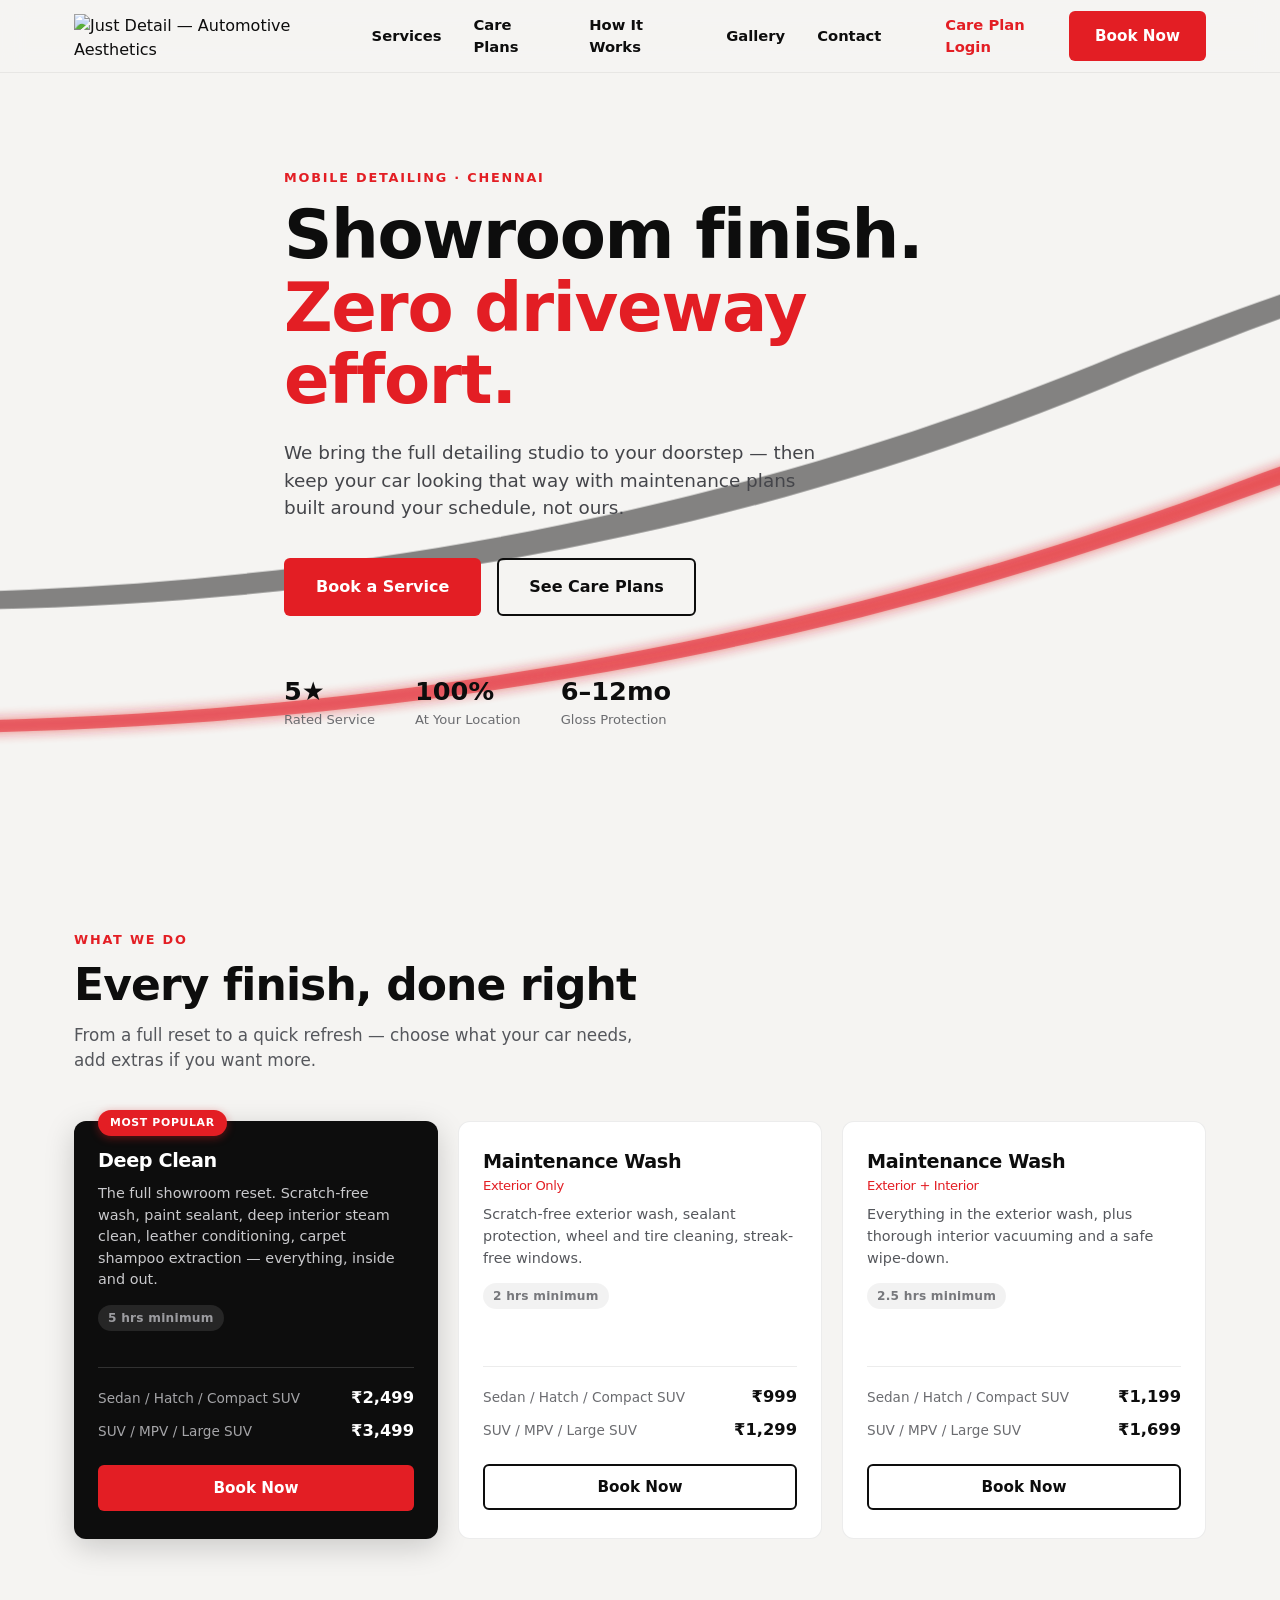
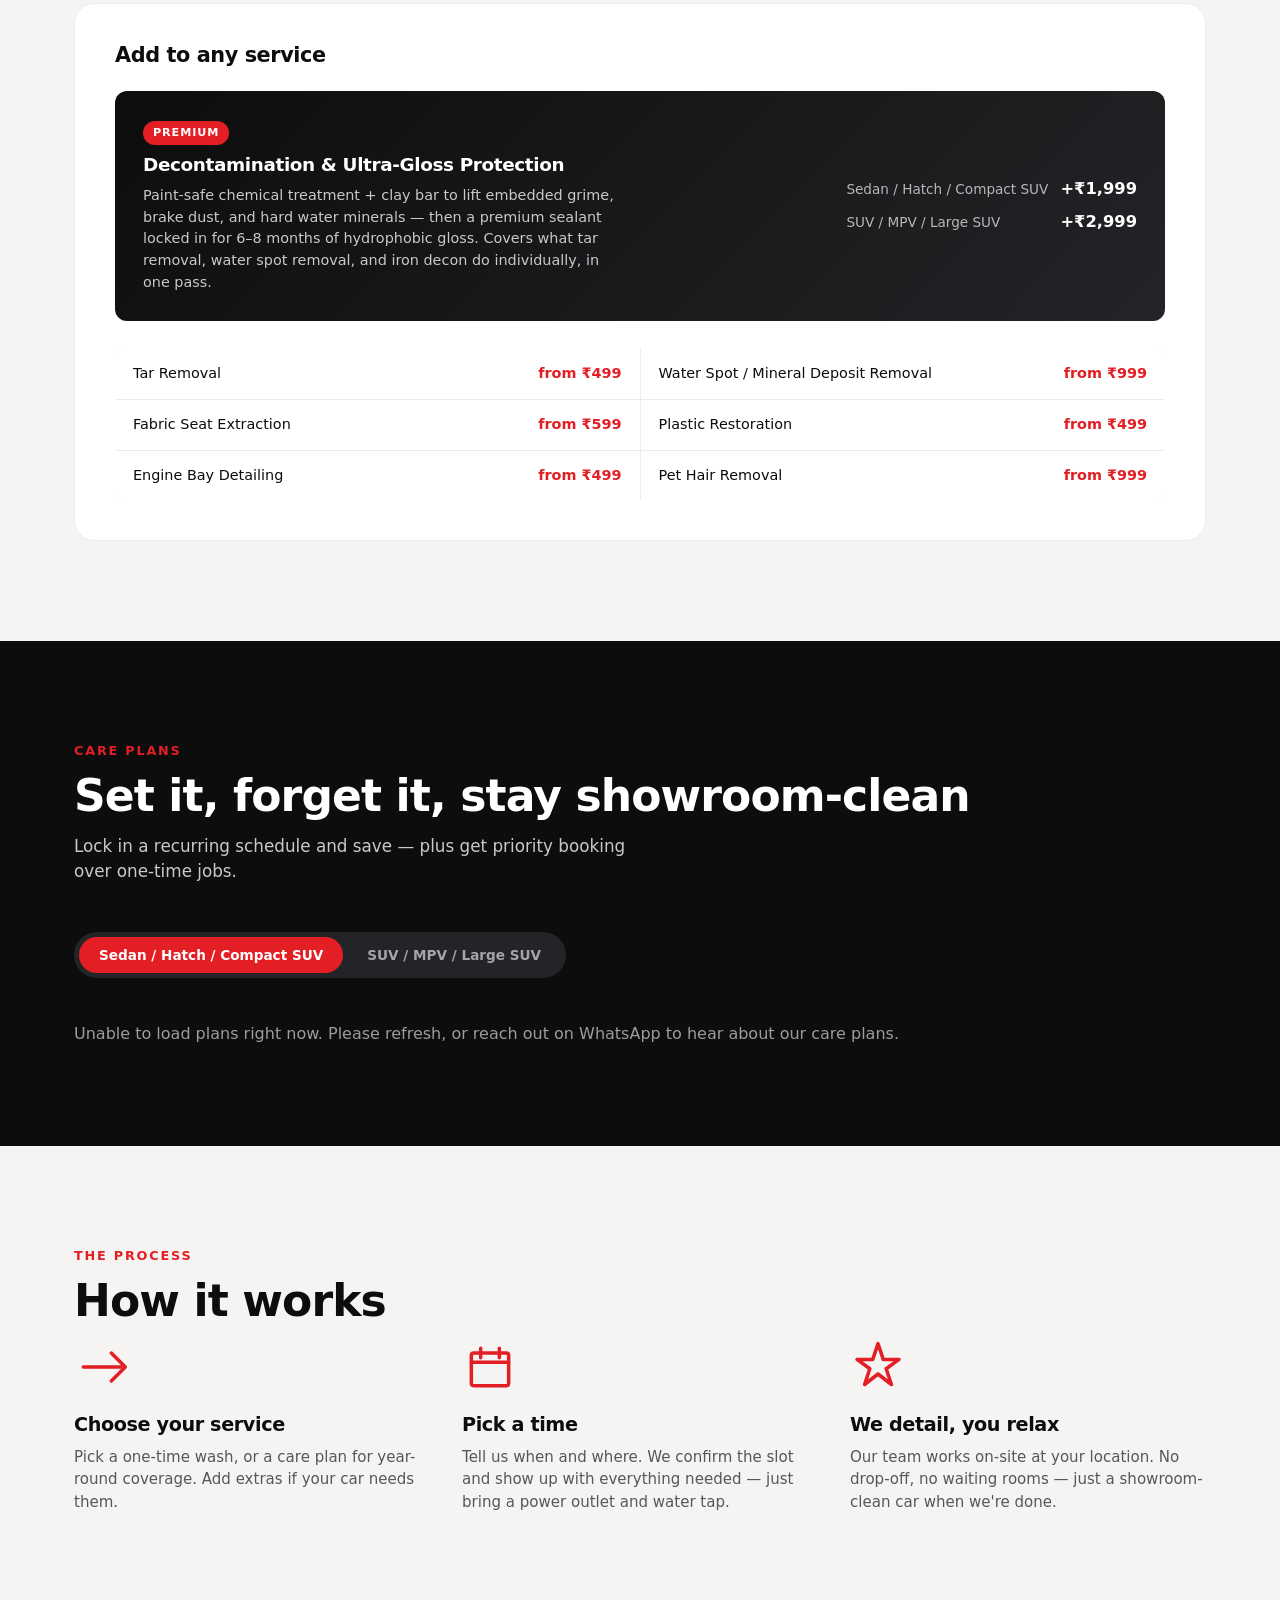
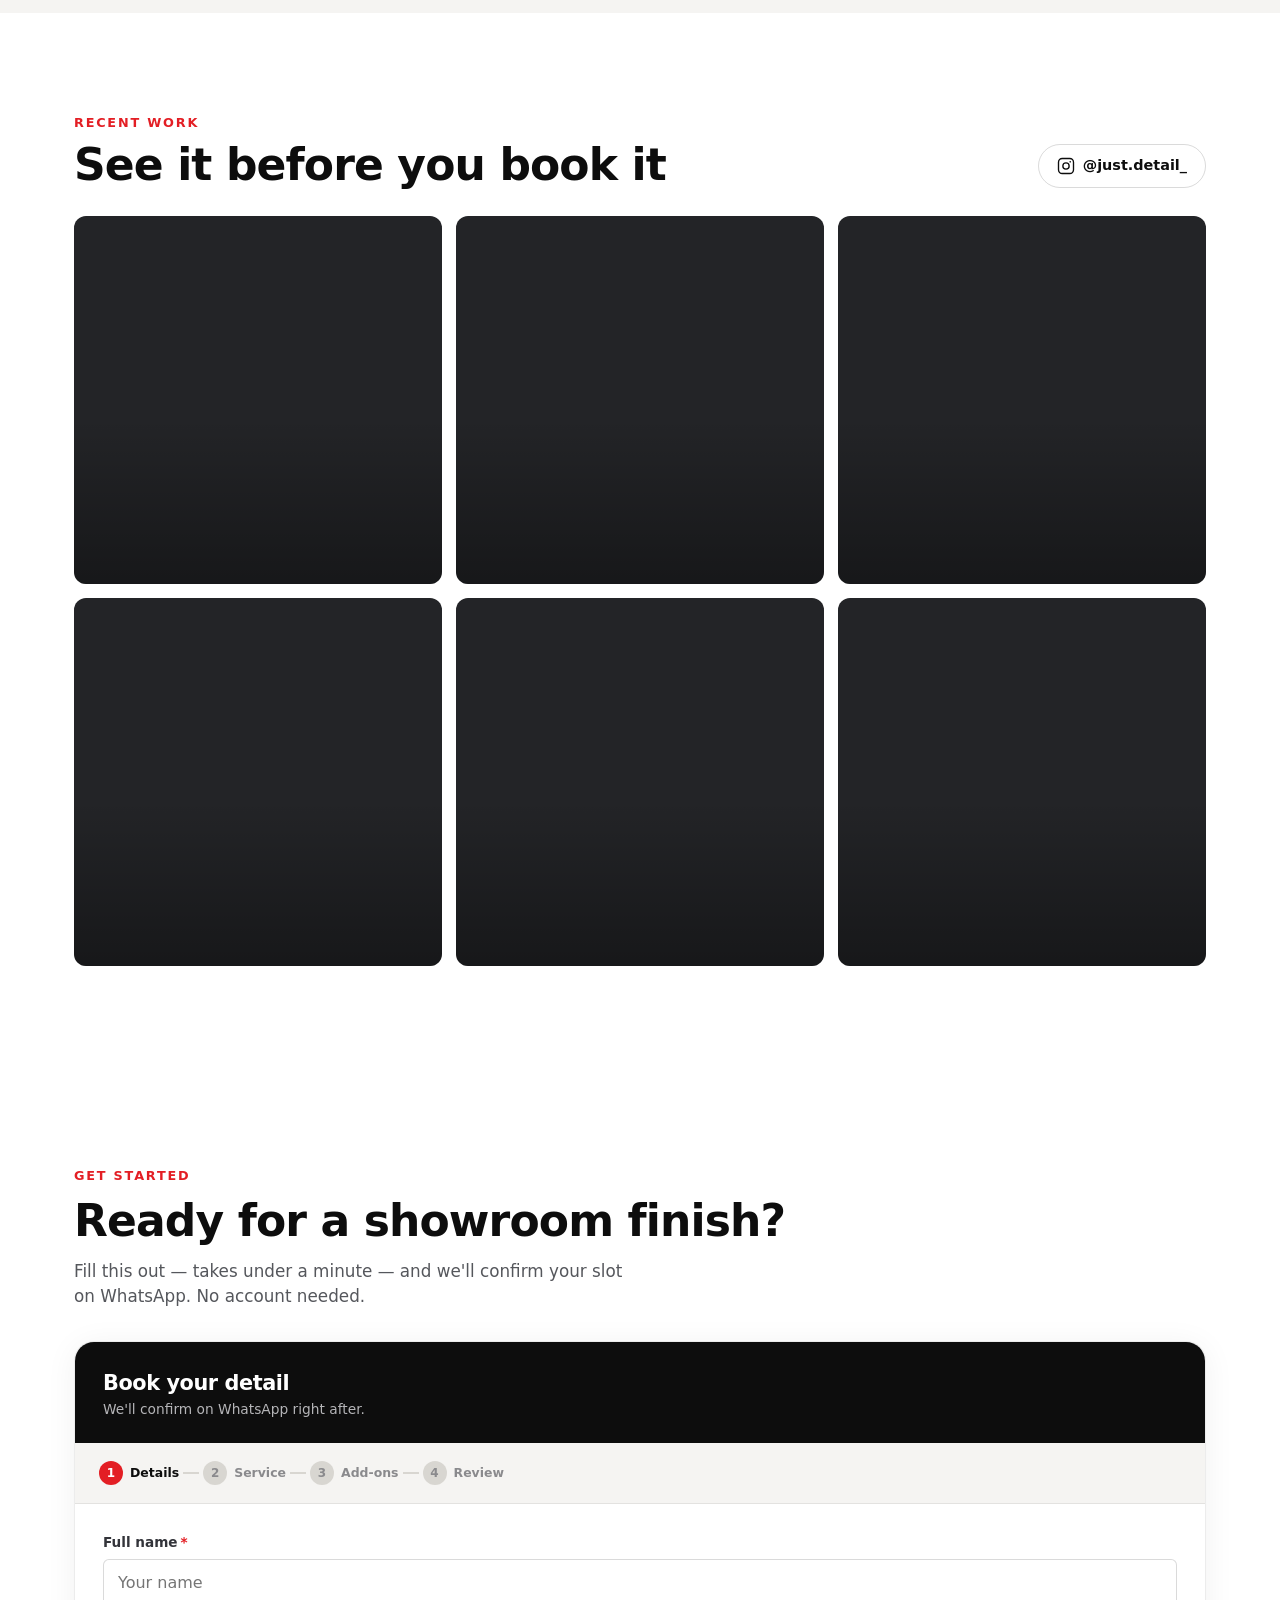
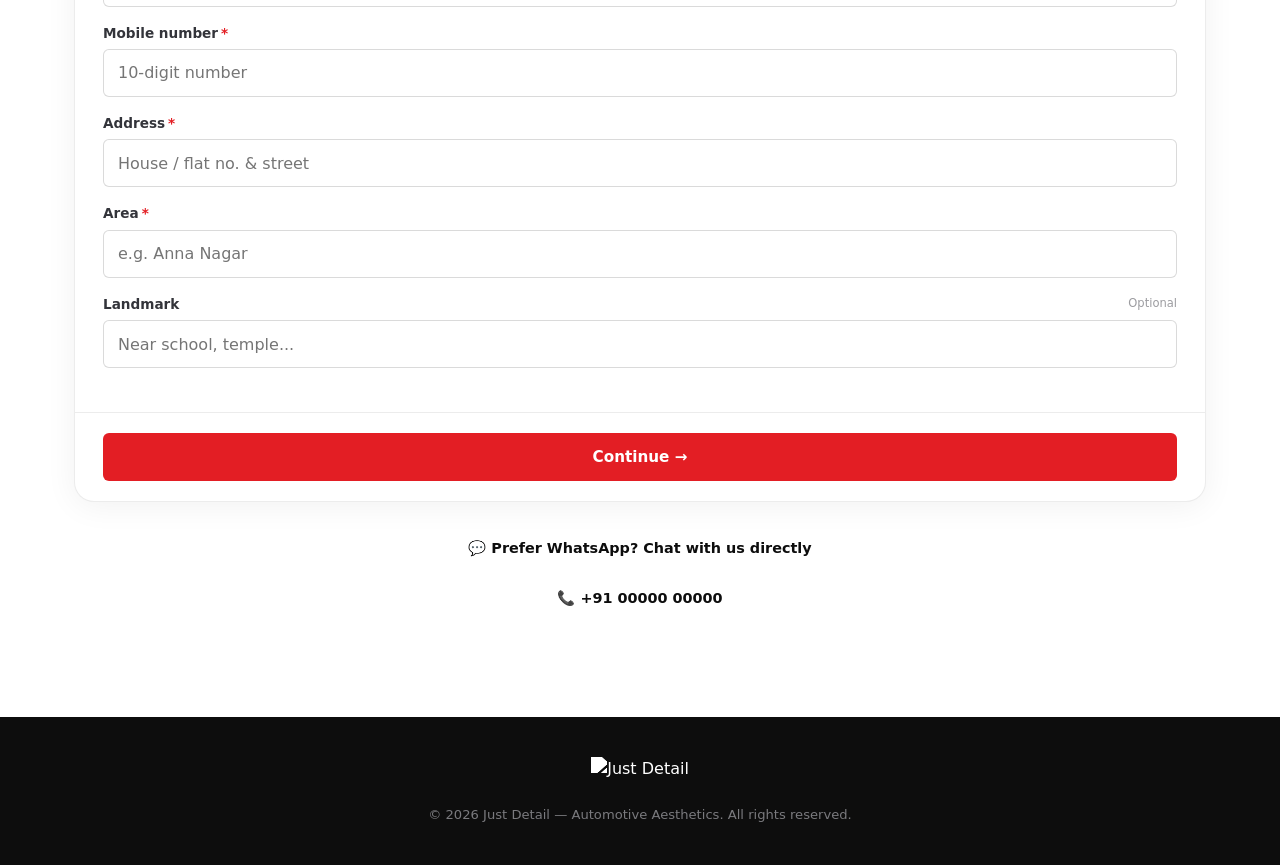
==== commit e34b74c8: "Update index.html" ====
--- a/index.html
+++ b/index.html
@@ -24,7 +24,19 @@
       <a href="#how-it-works">How It Works</a>
       <a href="#gallery">Gallery</a>
       <a href="#contact">Contact</a>
-      <a href="login.html" id="navAccountLink" class="nav-account-link">Care Plan Login</a>
+      <div class="nav-divider" aria-hidden="true"></div>
+      <a href="login.html" id="navLoginLink" class="nav-account-link">Care Plan Login</a>
+      <div class="nav-account-menu" id="navAccountMenu" style="display:none;">
+        <button class="nav-account-btn" id="navAccountBtn" aria-haspopup="true" aria-expanded="false">
+          <svg viewBox="0 0 24 24" fill="none" width="20" height="20"><circle cx="12" cy="8" r="3.5" stroke="currentColor" stroke-width="1.8"/><path d="M4.5 19.5c1.5-3.5 4.5-5.5 7.5-5.5s6 2 7.5 5.5" stroke="currentColor" stroke-width="1.8" stroke-linecap="round"/></svg>
+          <span id="navAccountName">Account</span>
+          <svg viewBox="0 0 10 6" fill="none" width="10" height="6" class="nav-account-caret"><path d="M1 1L5 5L9 1" stroke="currentColor" stroke-width="1.6" stroke-linecap="round" stroke-linejoin="round"/></svg>
+        </button>
+        <div class="nav-account-dropdown" id="navAccountDropdown">
+          <a href="dashboard.html">My Dashboard</a>
+          <button type="button" id="navLogoutBtn">Log Out</button>
+        </div>
+      </div>
     </nav>
     <a href="#book" class="btn btn-primary btn-nav">Book Now</a>
     <button class="nav-toggle" id="navToggle" aria-label="Toggle menu" aria-expanded="false">
